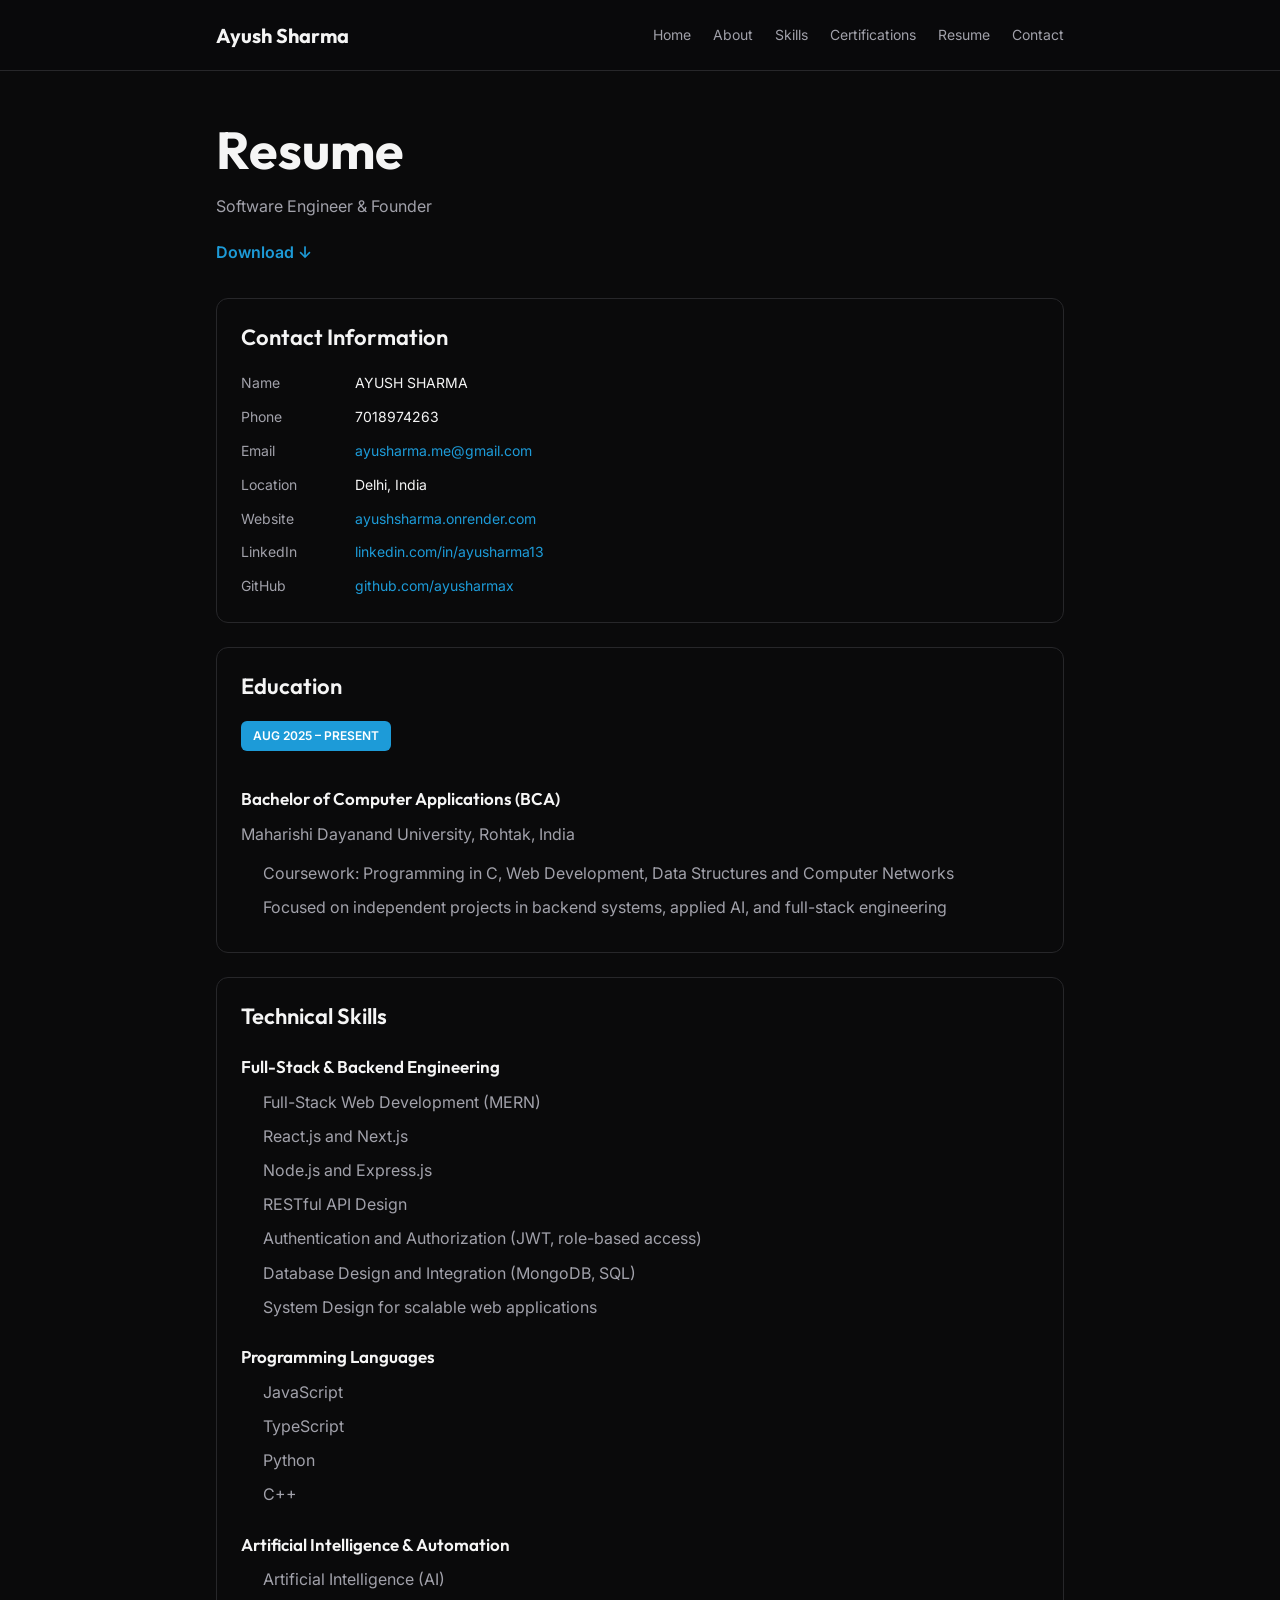
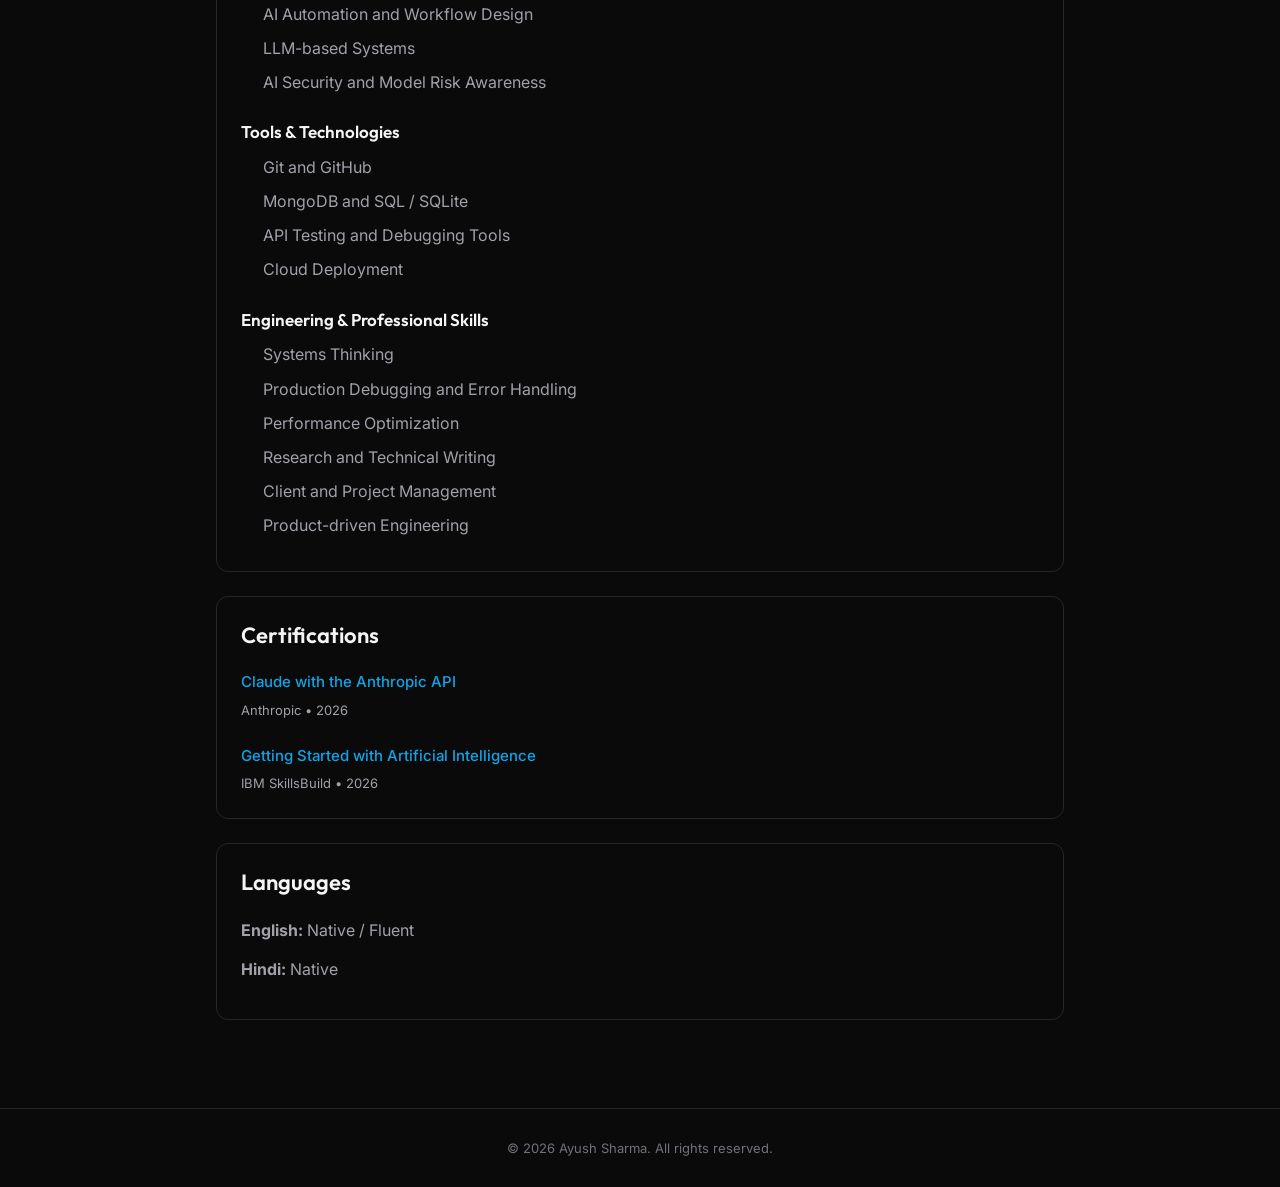
==== static/resume.html @ 9268b8e9 "fix: resume download link" ====
<!DOCTYPE html>
<html lang="en">
<head>
  <meta charset="UTF-8">
  <meta name="viewport" content="width=device-width, initial-scale=1">
  <title> Software Engineer &amp; Founder | AI Research &amp; Development</title>

  <link rel="stylesheet" href="./style.css">
  <link rel="preconnect" href="https://fonts.googleapis.com">
  <link href="https://fonts.googleapis.com/css2?family=Inter:wght@400;500;600;700&family=Outfit:wght@600;700&display=swap" rel="stylesheet">

  <link rel="shortcut icon" href="/ayush.jpeg">
    <link rel="icon" href="/ayush.jpeg">
    <link rel="apple-touch-icon" href="/ayush.jpeg">

  <style>
    :root {
      --bg: #0a0a0b;
      --text: #f5f5f5;
      --muted: #a1a1aa;
      --line: #27272a;
      --accent: #1d9bd8;
      --card: #0a0a0b;
    }

    * {
      box-sizing: border-box;
    }

    body {
      margin: 0;
      background: var(--bg);
      color: var(--text);
      font-family: Inter, sans-serif;
      font-size: 16px;
      line-height: 1.7;
    }

    a {
      color: var(--accent);
      text-decoration: none;
    }

    .resume-navbar {
      position: sticky;
      top: 0;
      z-index: 10;
      background: rgba(10, 10, 12, 0.88);
      backdrop-filter: blur(12px);
      border-bottom: 1px solid var(--line);
    }

    .resume-nav-inner {
      max-width: 896px;
      min-height: 70px;
      margin: auto;
      padding: 14px 24px;
      display: flex;
      justify-content: space-between;
      align-items: center;
      gap: 20px;
    }

    .resume-logo {
      color: var(--text);
      font: 700 20px Outfit, sans-serif;
      white-space: nowrap;
    }

    .resume-nav-links {
      display: flex;
      flex-wrap: wrap;
      gap: 22px;
      justify-content: flex-end;
    }

    .resume-nav-links a {
      color: var(--muted);
      font-size: 14px;
    }

    .resume-nav-links a:hover {
      color: var(--text);
    }

    .resume-container {
      max-width: 896px;
      margin: auto;
      padding: 48px 24px 64px;
    }

    .resume-heading {
      margin-bottom: 32px;
    }

    .resume-heading h1 {
      font: 700 clamp(36px, 6vw, 52px)/1.2 Outfit, sans-serif;
      margin: 0 0 12px;
    }

    .resume-heading p {
      color: var(--muted);
      margin: 0 0 18px;
    }

    .resume-download {
      display: inline-block;
      font-weight: 600;
    }

    .resume-card {
      background: var(--card);
      border: 1px solid var(--line);
      border-radius: 12px;
      padding: 24px;
      margin-bottom: 24px;
      min-width: 0;
    }

    .resume-card h2 {
      font: 600 22px/1.3 Outfit, sans-serif;
      margin: 0 0 20px;
    }

    .resume-card h3 {
      color: var(--text);
      font: 600 17px/1.4 Outfit, sans-serif;
      margin: 24px 0 10px;
    }

    .resume-card p {
      color: var(--muted);
      margin: 0 0 12px;
      overflow-wrap: anywhere;
    }

    .resume-card ul {
      color: var(--muted);
      padding-left: 22px;
      margin: 8px 0 0;
    }

    .resume-card li {
      margin-bottom: 7px;
    }

    .resume-details {
      display: grid;
      grid-template-columns: 100px minmax(0, 1fr);
      gap: 10px 14px;
      font-size: 14px;
    }

    .resume-details span {
      color: var(--muted);
    }

    .resume-details strong {
      font-weight: 400;
      overflow-wrap: anywhere;
    }

    .resume-badge {
      display: inline-block;
      padding: 5px 12px;
      margin-bottom: 12px;
      border-radius: 6px;
      background: var(--accent);
      color: white;
      font-size: 12px;
      font-weight: 600;
    }

    .resume-footer {
      text-align: center;
      padding: 28px 20px;
      border-top: 1px solid var(--line);
      color: #71717a;
      font-size: 13px;
    }

    @media (max-width: 650px) {
      .resume-nav-inner {
        align-items: flex-start;
        flex-direction: column;
        padding: 14px 18px;
      }

      .resume-nav-links {
        justify-content: flex-start;
        gap: 10px 18px;
      }

      .resume-container {
        padding: 36px 18px 48px;
      }

      .resume-card {
        padding: 18px;
      }

      .resume-details {
        grid-template-columns: 80px minmax(0, 1fr);
        gap: 9px;
      }
    }


  </style>
</head>

<body>
  <header class="resume-navbar">
    <nav class="resume-nav-inner" aria-label="Main navigation">
      <a class="resume-logo" href="./index.html#home">Ayush Sharma</a>

      <div class="resume-nav-links">
        <a href="./index.html#home">Home</a>
        <a href="./index.html#about">About</a>
        <a href="./index.html#skills">Skills</a>
        <a href="./index.html#certifications">Certifications</a>
        <a href="./resumee.html" aria-current="page">Resume</a>
        <a href="./index.html#contact">Contact</a>
      </div>
    </nav>
  </header>

  <main class="resume-container">

    <section class="resume-heading">
      <h1>Resume</h1>
      <p>Software Engineer &amp; Founder</p>
      <a class="resume-download" href="/static/AYUSH_RESUME.pdf" download>Download ↓</a>
      
    </section>

    <section class="resume-card">
      <h2>Contact Information</h2>

      <div class="resume-details">
        <span>Name</span>
        <strong>AYUSH SHARMA</strong>

        <span>Phone</span>
        <strong>7018974263</strong>

        <span>Email</span>
        <strong><a href="mailto:ayusharma.me@gmail.com">ayusharma.me@gmail.com</a></strong>

        <span>Location</span>
        <strong>Delhi, India</strong>

        <span>Website</span>
        <strong><a href="https://ayushsharma.onrender.com">ayushsharma.onrender.com</a></strong>

        <span>LinkedIn</span>
        <strong><a href="https://linkedin.com/in/ayusharma13">linkedin.com/in/ayusharma13</a></strong>

        <span>GitHub</span>
        <strong><a href="https://github.com/ayusharmax">github.com/ayusharmax</a></strong>
      </div>
    </section>

    <section class="resume-card">
      <h2>Education</h2>
      <span class="resume-badge">AUG 2025 – PRESENT  </span>
<h3>Bachelor of Computer Applications (BCA)</h3>
      
      <p>Maharishi Dayanand University, Rohtak, India</p>
      

      <ul>
        <li>  Coursework: Programming in C, Web Development, Data Structures and Computer Networks</li>
        <li>  Focused on independent projects in backend systems, applied AI, and full-stack engineering</li>
      </ul>
    </section>
            

<style>
  .certification-list {
    display: flex;
    flex-direction: column;
    gap: 22px;
  }

  .certification-link {
    display: block;
    color: #0ea5e9;
    text-decoration: none;
    transition: opacity 0.2s ease;
  }

  .certification-link:hover {
    opacity: 0.8;
  }

  .certification-title {
    display: block;
    color: #0ea5e9;
    font-size: 15px;
    font-weight: 500;
    margin-bottom: 4px;
  }

  .certification-meta {
    display: block;
    color: var(--muted);
    font-size: 13px;
  }
</style>

<!-- Technical Skills Card -->
<section class="resume-card">
  <h2>Technical Skills</h2>

  <h3>Full-Stack &amp; Backend Engineering</h3>
  <ul>
    <li>  Full-Stack Web Development (MERN)</li>
    <li>  React.js and Next.js</li>
    <li>  Node.js and Express.js</li>
    <li>  RESTful API Design</li>
    <li>  Authentication and Authorization (JWT, role-based access)</li>
    <li>  Database Design and Integration (MongoDB, SQL)</li>
    <li>  System Design for scalable web applications</li>
  </ul>

  <h3>Programming Languages</h3>
  <ul>
    <li>  JavaScript</li>
    <li>  TypeScript</li>
    <li>  Python</li>
    <li>  C++</li>
  </ul>

  <h3>Artificial Intelligence &amp; Automation</h3>
  <ul>
    <li>  Artificial Intelligence (AI)</li>
    <li>  AI Automation and Workflow Design</li>
    <li>  LLM-based Systems</li>
    <li>  AI Security and Model Risk Awareness</li>
  </ul>

  <h3>Tools &amp; Technologies</h3>
  <ul>
    <li>  Git and GitHub</li>
    <li>  MongoDB and SQL / SQLite</li>
    <li>  API Testing and Debugging Tools</li>
    <li>  Cloud Deployment</li>
  </ul>

  <h3>Engineering &amp; Professional Skills</h3>
  <ul>
    <li>  Systems Thinking</li>
    <li>  Production Debugging and Error Handling</li>
    <li>  Performance Optimization</li>
    <li>  Research and Technical Writing</li>
    <li>  Client and Project Management</li>
    <li>  Product-driven Engineering</li>
  </ul>
</section>

<!-- Separate Certifications Card -->
<section class="resume-card" id="certifications">
  <h2>Certifications</h2>

  <div class="certification-list">
    <a
      class="certification-link"
      href="https://verify.skilljar.com/c/qejtxto64dzr"
      target="_blank"
      rel="noopener noreferrer"
    >
      <span class="certification-title">
        Claude with the Anthropic API
      </span>
      <span class="certification-meta">
        Anthropic • 2026
      </span>
    </a>

    <a
      class="certification-link"
      href="https://www.credly.com/badges/496c2dcd-6a9b-4b9a-bc76-558f5fb11370"
      target="_blank"
      rel="noopener noreferrer"
    >
      <span class="certification-title">
        Getting Started with Artificial Intelligence
      </span>
      <span class="certification-meta">
        IBM SkillsBuild • 2026
      </span>
    </a>
  </div>
</section>


    <section class="resume-card">
      <h2>Languages</h2>
      <p><strong>English:</strong> Native / Fluent</p>
      <p><strong>Hindi:</strong> Native</p>
    </section>

    
  </main>

  <footer class="resume-footer">
    © 2026 Ayush Sharma. All rights reserved.
  </footer>
</body>
</html>
---- static/style.css ----
html {
  scroll-behavior: auto;
  scroll-padding-top: 90px;
}

#home,
#about,
#skills,
#certifications,
#contact {
  scroll-margin-top: 90px;
}

font-face {
    font-family: __Inter_f367f3;
    font-style: normal;
    font-weight: 100 900;
    font-display: swap;
    src: url(/_next/static/media/ba9851c3c22cd980-s.woff2) format("woff2");
    unicode-range: U+0460-052f,U+1c80-1c8a,U+20b4,U+2de0-2dff,U+a640-a69f,U+fe2e-fe2f
}

@font-face {
    font-family: __Inter_f367f3;
    font-style: normal;
    font-weight: 100 900;
    font-display: swap;
    src: url(/_next/static/media/21350d82a1f187e9-s.woff2) format("woff2");
    unicode-range: U+0301,U+0400-045f,U+0490-0491,U+04b0-04b1,U+2116
}

@font-face {
    font-family: __Inter_f367f3;
    font-style: normal;
    font-weight: 100 900;
    font-display: swap;
    src: url(/_next/static/media/c5fe6dc8356a8c31-s.woff2) format("woff2");
    unicode-range: U+1f??
}

@font-face {
    font-family: __Inter_f367f3;
    font-style: normal;
    font-weight: 100 900;
    font-display: swap;
    src: url(/_next/static/media/19cfc7226ec3afaa-s.woff2) format("woff2");
    unicode-range: U+0370-0377,U+037a-037f,U+0384-038a,U+038c,U+038e-03a1,U+03a3-03ff
}

@font-face {
    font-family: __Inter_f367f3;
    font-style: normal;
    font-weight: 100 900;
    font-display: swap;
    src: url(/_next/static/media/df0a9ae256c0569c-s.woff2) format("woff2");
    unicode-range: U+0102-0103,U+0110-0111,U+0128-0129,U+0168-0169,U+01a0-01a1,U+01af-01b0,U+0300-0301,U+0303-0304,U+0308-0309,U+0323,U+0329,U+1ea0-1ef9,U+20ab
}

@font-face {
    font-family: __Inter_f367f3;
    font-style: normal;
    font-weight: 100 900;
    font-display: swap;
    src: url(/_next/static/media/8e9860b6e62d6359-s.woff2) format("woff2");
    unicode-range: U+0100-02ba,U+02bd-02c5,U+02c7-02cc,U+02ce-02d7,U+02dd-02ff,U+0304,U+0308,U+0329,U+1d00-1dbf,U+1e00-1e9f,U+1ef2-1eff,U+2020,U+20a0-20ab,U+20ad-20c0,U+2113,U+2c60-2c7f,U+a720-a7ff
}

@font-face {
    font-family: __Inter_f367f3;
    font-style: normal;
    font-weight: 100 900;
    font-display: swap;
    src: url(/_next/static/media/e4af272ccee01ff0-s.p.woff2) format("woff2");
    unicode-range: U+00??,U+0131,U+0152-0153,U+02bb-02bc,U+02c6,U+02da,U+02dc,U+0304,U+0308,U+0329,U+2000-206f,U+20ac,U+2122,U+2191,U+2193,U+2212,U+2215,U+feff,U+fffd
}

@font-face {
    font-family: __Inter_Fallback_f367f3;
    src: local("Arial");
    ascent-override:90.20%;descent-override:22.48%;line-gap-override:0.00%;size-adjust:107.40%}

.__className_f367f3 {
    font-family: __Inter_f367f3,__Inter_Fallback_f367f3;
    font-style: normal
}

.__variable_f367f3 {
    --font-inter: "__Inter_f367f3","__Inter_Fallback_f367f3"
}

@font-face {
    font-family: __Outfit_ed3508;
    font-style: normal;
    font-weight: 100 900;
    font-display: swap;
    src: url(/_next/static/media/98848575513c9742-s.woff2) format("woff2");
    unicode-range: U+0100-02ba,U+02bd-02c5,U+02c7-02cc,U+02ce-02d7,U+02dd-02ff,U+0304,U+0308,U+0329,U+1d00-1dbf,U+1e00-1e9f,U+1ef2-1eff,U+2020,U+20a0-20ab,U+20ad-20c0,U+2113,U+2c60-2c7f,U+a720-a7ff
}

@font-face {
    font-family: __Outfit_ed3508;
    font-style: normal;
    font-weight: 100 900;
    font-display: swap;
    src: url(/_next/static/media/7b0b24f36b1a6d0b-s.p.woff2) format("woff2");
    unicode-range: U+00??,U+0131,U+0152-0153,U+02bb-02bc,U+02c6,U+02da,U+02dc,U+0304,U+0308,U+0329,U+2000-206f,U+20ac,U+2122,U+2191,U+2193,U+2212,U+2215,U+feff,U+fffd
}

@font-face {
    font-family: __Outfit_Fallback_ed3508;
    src: local("Arial");
    ascent-override:100.55%;descent-override:26.14%;line-gap-override:0.00%;size-adjust:99.45%}

.__className_ed3508 {
    font-family: __Outfit_ed3508,__Outfit_Fallback_ed3508;
    font-style: normal
}

.__variable_ed3508 {
    --font-outfit: "__Outfit_ed3508","__Outfit_Fallback_ed3508"
}

*,:after,:before {
    --tw-border-spacing-x: 0;
    --tw-border-spacing-y: 0;
    --tw-translate-x: 0;
    --tw-translate-y: 0;
    --tw-rotate: 0;
    --tw-skew-x: 0;
    --tw-skew-y: 0;
    --tw-scale-x: 1;
    --tw-scale-y: 1;
    --tw-pan-x: ;
    --tw-pan-y: ;
    --tw-pinch-zoom: ;
    --tw-scroll-snap-strictness: proximity;
    --tw-gradient-from-position: ;
    --tw-gradient-via-position: ;
    --tw-gradient-to-position: ;
    --tw-ordinal: ;
    --tw-slashed-zero: ;
    --tw-numeric-figure: ;
    --tw-numeric-spacing: ;
    --tw-numeric-fraction: ;
    --tw-ring-inset: ;
    --tw-ring-offset-width: 0px;
    --tw-ring-offset-color: #fff;
    --tw-ring-color: rgba(59,130,246,.5);
    --tw-ring-offset-shadow: 0 0 #0000;
    --tw-ring-shadow: 0 0 #0000;
    --tw-shadow: 0 0 #0000;
    --tw-shadow-colored: 0 0 #0000;
    --tw-blur: ;
    --tw-brightness: ;
    --tw-contrast: ;
    --tw-grayscale: ;
    --tw-hue-rotate: ;
    --tw-invert: ;
    --tw-saturate: ;
    --tw-sepia: ;
    --tw-drop-shadow: ;
    --tw-backdrop-blur: ;
    --tw-backdrop-brightness: ;
    --tw-backdrop-contrast: ;
    --tw-backdrop-grayscale: ;
    --tw-backdrop-hue-rotate: ;
    --tw-backdrop-invert: ;
    --tw-backdrop-opacity: ;
    --tw-backdrop-saturate: ;
    --tw-backdrop-sepia: ;
    --tw-contain-size: ;
    --tw-contain-layout: ;
    --tw-contain-paint: ;
    --tw-contain-style:
}

::backdrop {
    --tw-border-spacing-x: 0;
    --tw-border-spacing-y: 0;
    --tw-translate-x: 0;
    --tw-translate-y: 0;
    --tw-rotate: 0;
    --tw-skew-x: 0;
    --tw-skew-y: 0;
    --tw-scale-x: 1;
    --tw-scale-y: 1;
    --tw-pan-x: ;
    --tw-pan-y: ;
    --tw-pinch-zoom: ;
    --tw-scroll-snap-strictness: proximity;
    --tw-gradient-from-position: ;
    --tw-gradient-via-position: ;
    --tw-gradient-to-position: ;
    --tw-ordinal: ;
    --tw-slashed-zero: ;
    --tw-numeric-figure: ;
    --tw-numeric-spacing: ;
    --tw-numeric-fraction: ;
    --tw-ring-inset: ;
    --tw-ring-offset-width: 0px;
    --tw-ring-offset-color: #fff;
    --tw-ring-color: rgba(59,130,246,.5);
    --tw-ring-offset-shadow: 0 0 #0000;
    --tw-ring-shadow: 0 0 #0000;
    --tw-shadow: 0 0 #0000;
    --tw-shadow-colored: 0 0 #0000;
    --tw-blur: ;
    --tw-brightness: ;
    --tw-contrast: ;
    --tw-grayscale: ;
    --tw-hue-rotate: ;
    --tw-invert: ;
    --tw-saturate: ;
    --tw-sepia: ;
    --tw-drop-shadow: ;
    --tw-backdrop-blur: ;
    --tw-backdrop-brightness: ;
    --tw-backdrop-contrast: ;
    --tw-backdrop-grayscale: ;
    --tw-backdrop-hue-rotate: ;
    --tw-backdrop-invert: ;
    --tw-backdrop-opacity: ;
    --tw-backdrop-saturate: ;
    --tw-backdrop-sepia: ;
    --tw-contain-size: ;
    --tw-contain-layout: ;
    --tw-contain-paint: ;
    --tw-contain-style:
}

/*
! tailwindcss v3.4.19 | MIT License | https://tailwindcss.com
*/
*,:after,:before {
    box-sizing: border-box;
    border: 0 solid #e5e7eb
}

:after,:before {
    --tw-content: ""
}

:host,html {
    line-height: 1.5;
    -webkit-text-size-adjust: 100%;
    -moz-tab-size: 4;
    -o-tab-size: 4;
    tab-size: 4;
    font-family: var(--font-inter),sans-serif;
    font-feature-settings: normal;
    font-variation-settings: normal;
    -webkit-tap-highlight-color: transparent
}

body {
    margin: 0;
    line-height: inherit
}

hr {
    height: 0;
    color: inherit;
    border-top-width: 1px
}

abbr:where([title]) {
    -webkit-text-decoration: underline dotted;
    text-decoration: underline dotted
}

h1,h2,h3,h4,h5,h6 {
    font-size: inherit;
    font-weight: inherit
}

a {
    color: inherit;
    text-decoration: inherit
}

b,strong {
    font-weight: bolder
}

code,kbd,pre,samp {
    font-family: ui-monospace,SFMono-Regular,Menlo,Monaco,Consolas,Liberation Mono,Courier New,monospace;
    font-feature-settings: normal;
    font-variation-settings: normal;
    font-size: 1em
}

small {
    font-size: 80%
}

sub,sup {
    font-size: 75%;
    line-height: 0;
    position: relative;
    vertical-align: baseline
}

sub {
    bottom: -.25em
}

sup {
    top: -.5em
}

table {
    text-indent: 0;
    border-color: inherit;
    border-collapse: collapse
}

button,input,optgroup,select,textarea {
    font-family: inherit;
    font-feature-settings: inherit;
    font-variation-settings: inherit;
    font-size: 100%;
    font-weight: inherit;
    line-height: inherit;
    letter-spacing: inherit;
    color: inherit;
    margin: 0;
    padding: 0
}

button,select {
    text-transform: none
}

button,input:where([type=button]),input:where([type=reset]),input:where([type=submit]) {
    -webkit-appearance: button;
    background-color: transparent;
    background-image: none
}

:-moz-focusring {
    outline: auto
}

:-moz-ui-invalid {
    box-shadow: none
}

progress {
    vertical-align: baseline
}

::-webkit-inner-spin-button,::-webkit-outer-spin-button {
    height: auto
}

[type=search] {
    -webkit-appearance: textfield;
    outline-offset: -2px
}

::-webkit-search-decoration {
    -webkit-appearance: none
}

::-webkit-file-upload-button {
    -webkit-appearance: button;
    font: inherit
}

summary {
    display: list-item
}

blockquote,dd,dl,figure,h1,h2,h3,h4,h5,h6,hr,p,pre {
    margin: 0
}

fieldset {
    margin: 0
}

fieldset,legend {
    padding: 0
}

menu,ol,ul {
    list-style: none;
    margin: 0;
    padding: 0
}

dialog {
    padding: 0
}

textarea {
    resize: vertical
}

input::-moz-placeholder,textarea::-moz-placeholder {
    opacity: 1;
    color: #9ca3af
}

input::placeholder,textarea::placeholder {
    opacity: 1;
    color: #9ca3af
}

[role=button],button {
    cursor: pointer
}

:disabled {
    cursor: default
}

audio,canvas,embed,iframe,img,object,svg,video {
    display: block;
    vertical-align: middle
}

img,video {
    max-width: 100%;
    height: auto
}

[hidden]:where(:not([hidden=until-found])) {
    display: none
}

:root {
    color-scheme: light
}

html.dark {
    color-scheme: dark
}

* {
    transition: background-color .3s ease,color .3s ease,border-color .3s ease
}

body {
    transition: background-color .3s ease,color .3s ease;
    font-size: 16px;
    line-height: 1.6
}

h1,h2,h3,h4,h5,h6 {
    font-family: var(--font-outfit);
    line-height: 1.2
}

@media (max-width: 640px) {
    body {
        font-size:14px
    }
}

@media (min-width: 1024px) {
    body {
        font-size:18px
    }
}

@media (max-width: 768px) {
    a,button {
        min-height:44px;
        min-width: 44px
    }
}

html {
    -webkit-text-size-adjust: 100%;
    -webkit-font-smoothing: antialiased;
    -moz-osx-font-smoothing: grayscale
}

body {
    overflow-x: hidden
}

.prose {
    color: inherit;
    max-width: none
}

.prose :where(p):not(:where([class~=not-prose],[class~=not-prose] *)) {
    margin-top: 1.25em;
    margin-bottom: 1.25em
}

.prose :where([class~=lead]):not(:where([class~=not-prose],[class~=not-prose] *)) {
    color: var(--tw-prose-lead);
    font-size: 1.25em;
    line-height: 1.6;
    margin-top: 1.2em;
    margin-bottom: 1.2em
}

.prose :where(a):not(:where([class~=not-prose],[class~=not-prose] *)) {
    color: #0ea5e9;
    text-decoration: none;
    font-weight: 500
}

.prose :where(a):not(:where([class~=not-prose],[class~=not-prose] *)):hover {
    opacity: .8
}

.prose :where(strong):not(:where([class~=not-prose],[class~=not-prose] *)) {
    color: var(--tw-prose-bold);
    font-weight: 600
}

.prose :where(a strong):not(:where([class~=not-prose],[class~=not-prose] *)) {
    color: inherit
}

.prose :where(blockquote strong):not(:where([class~=not-prose],[class~=not-prose] *)) {
    color: inherit
}

.prose :where(thead th strong):not(:where([class~=not-prose],[class~=not-prose] *)) {
    color: inherit
}

.prose :where(ol):not(:where([class~=not-prose],[class~=not-prose] *)) {
    list-style-type: decimal;
    margin-top: 1.25em;
    margin-bottom: 1.25em;
    padding-inline-start:1.625em}

.prose :where(ol[type=A]):not(:where([class~=not-prose],[class~=not-prose] *)) {
    list-style-type: upper-alpha
}

.prose :where(ol[type=a]):not(:where([class~=not-prose],[class~=not-prose] *)) {
    list-style-type: lower-alpha
}

.prose :where(ol[type=A s]):not(:where([class~=not-prose],[class~=not-prose] *)) {
    list-style-type: upper-alpha
}

.prose :where(ol[type=a s]):not(:where([class~=not-prose],[class~=not-prose] *)) {
    list-style-type: lower-alpha
}

.prose :where(ol[type=I]):not(:where([class~=not-prose],[class~=not-prose] *)) {
    list-style-type: upper-roman
}

.prose :where(ol[type=i]):not(:where([class~=not-prose],[class~=not-prose] *)) {
    list-style-type: lower-roman
}

.prose :where(ol[type=I s]):not(:where([class~=not-prose],[class~=not-prose] *)) {
    list-style-type: upper-roman
}

.prose :where(ol[type=i s]):not(:where([class~=not-prose],[class~=not-prose] *)) {
    list-style-type: lower-roman
}

.prose :where(ol[type="1"]):not(:where([class~=not-prose],[class~=not-prose] *)) {
    list-style-type: decimal
}

.prose :where(ul):not(:where([class~=not-prose],[class~=not-prose] *)) {
    list-style-type: disc;
    margin-top: 1.25em;
    margin-bottom: 1.25em;
    padding-inline-start:1.625em}

.prose :where(ol>li):not(:where([class~=not-prose],[class~=not-prose] *))::marker {
    font-weight: 400;
    color: var(--tw-prose-counters)
}

.prose :where(ul>li):not(:where([class~=not-prose],[class~=not-prose] *))::marker {
    color: var(--tw-prose-bullets)
}

.prose :where(dt):not(:where([class~=not-prose],[class~=not-prose] *)) {
    color: var(--tw-prose-headings);
    font-weight: 600;
    margin-top: 1.25em
}

.prose :where(hr):not(:where([class~=not-prose],[class~=not-prose] *)) {
    border-color: var(--tw-prose-hr);
    border-top-width: 1px;
    margin-top: 3em;
    margin-bottom: 3em
}

.prose :where(blockquote):not(:where([class~=not-prose],[class~=not-prose] *)) {
    font-weight: 500;
    font-style: italic;
    color: var(--tw-prose-quotes);
    border-inline-start-width:.25rem;border-inline-start-color:var(--tw-prose-quote-borders);quotes: "\201C""\201D""\2018""\2019";
    margin-top: 1.6em;
    margin-bottom: 1.6em;
    padding-inline-start:1em}

.prose :where(blockquote p:first-of-type):not(:where([class~=not-prose],[class~=not-prose] *)):before {
    content: open-quote
}

.prose :where(blockquote p:last-of-type):not(:where([class~=not-prose],[class~=not-prose] *)):after {
    content: close-quote
}

.prose :where(h1):not(:where([class~=not-prose],[class~=not-prose] *)) {
    color: var(--tw-prose-headings);
    font-weight: 800;
    font-size: 2.25em;
    margin-top: 0;
    margin-bottom: .8888889em;
    line-height: 1.1111111
}

.prose :where(h1 strong):not(:where([class~=not-prose],[class~=not-prose] *)) {
    font-weight: 900;
    color: inherit
}

.prose :where(h2):not(:where([class~=not-prose],[class~=not-prose] *)) {
    color: var(--tw-prose-headings);
    font-weight: 700;
    font-size: 1.5em;
    margin-top: 2em;
    margin-bottom: 1em;
    line-height: 1.3333333
}

.prose :where(h2 strong):not(:where([class~=not-prose],[class~=not-prose] *)) {
    font-weight: 800;
    color: inherit
}

.prose :where(h3):not(:where([class~=not-prose],[class~=not-prose] *)) {
    color: var(--tw-prose-headings);
    font-weight: 600;
    font-size: 1.25em;
    margin-top: 1.6em;
    margin-bottom: .6em;
    line-height: 1.6
}

.prose :where(h3 strong):not(:where([class~=not-prose],[class~=not-prose] *)) {
    font-weight: 700;
    color: inherit
}

.prose :where(h4):not(:where([class~=not-prose],[class~=not-prose] *)) {
    color: var(--tw-prose-headings);
    font-weight: 600;
    margin-top: 1.5em;
    margin-bottom: .5em;
    line-height: 1.5
}

.prose :where(h4 strong):not(:where([class~=not-prose],[class~=not-prose] *)) {
    font-weight: 700;
    color: inherit
}

.prose :where(img):not(:where([class~=not-prose],[class~=not-prose] *)) {
    margin-top: 2em;
    margin-bottom: 2em
}

.prose :where(picture):not(:where([class~=not-prose],[class~=not-prose] *)) {
    display: block;
    margin-top: 2em;
    margin-bottom: 2em
}

.prose :where(video):not(:where([class~=not-prose],[class~=not-prose] *)) {
    margin-top: 2em;
    margin-bottom: 2em
}

.prose :where(kbd):not(:where([class~=not-prose],[class~=not-prose] *)) {
    font-weight: 500;
    font-family: inherit;
    color: var(--tw-prose-kbd);
    box-shadow: 0 0 0 1px var(--tw-prose-kbd-shadows),0 3px 0 var(--tw-prose-kbd-shadows);
    font-size: .875em;
    border-radius: .3125rem;
    padding-top: .1875em;
    padding-inline-end:.375em;padding-bottom: .1875em;
    padding-inline-start:.375em}

.prose :where(code):not(:where([class~=not-prose],[class~=not-prose] *)) {
    color: var(--tw-prose-code);
    font-weight: 600;
    font-size: .875em
}

.prose :where(code):not(:where([class~=not-prose],[class~=not-prose] *)):before {
    content: "`"
}

.prose :where(code):not(:where([class~=not-prose],[class~=not-prose] *)):after {
    content: "`"
}

.prose :where(a code):not(:where([class~=not-prose],[class~=not-prose] *)) {
    color: inherit
}

.prose :where(h1 code):not(:where([class~=not-prose],[class~=not-prose] *)) {
    color: inherit
}

.prose :where(h2 code):not(:where([class~=not-prose],[class~=not-prose] *)) {
    color: inherit;
    font-size: .875em
}

.prose :where(h3 code):not(:where([class~=not-prose],[class~=not-prose] *)) {
    color: inherit;
    font-size: .9em
}

.prose :where(h4 code):not(:where([class~=not-prose],[class~=not-prose] *)) {
    color: inherit
}

.prose :where(blockquote code):not(:where([class~=not-prose],[class~=not-prose] *)) {
    color: inherit
}

.prose :where(thead th code):not(:where([class~=not-prose],[class~=not-prose] *)) {
    color: inherit
}

.prose :where(pre):not(:where([class~=not-prose],[class~=not-prose] *)) {
    color: var(--tw-prose-pre-code);
    background-color: var(--tw-prose-pre-bg);
    overflow-x: auto;
    font-weight: 400;
    font-size: .875em;
    line-height: 1.7142857;
    margin-top: 1.7142857em;
    margin-bottom: 1.7142857em;
    border-radius: .375rem;
    padding-top: .8571429em;
    padding-inline-end:1.1428571em;padding-bottom: .8571429em;
    padding-inline-start:1.1428571em}

.prose :where(pre code):not(:where([class~=not-prose],[class~=not-prose] *)) {
    background-color: transparent;
    border-width: 0;
    border-radius: 0;
    padding: 0;
    font-weight: inherit;
    color: inherit;
    font-size: inherit;
    font-family: inherit;
    line-height: inherit
}

.prose :where(pre code):not(:where([class~=not-prose],[class~=not-prose] *)):before {
    content: none
}

.prose :where(pre code):not(:where([class~=not-prose],[class~=not-prose] *)):after {
    content: none
}

.prose :where(table):not(:where([class~=not-prose],[class~=not-prose] *)) {
    width: 100%;
    table-layout: auto;
    margin-top: 2em;
    margin-bottom: 2em;
    font-size: .875em;
    line-height: 1.7142857
}

.prose :where(thead):not(:where([class~=not-prose],[class~=not-prose] *)) {
    border-bottom-width: 1px;
    border-bottom-color: var(--tw-prose-th-borders)
}

.prose :where(thead th):not(:where([class~=not-prose],[class~=not-prose] *)) {
    color: var(--tw-prose-headings);
    font-weight: 600;
    vertical-align: bottom;
    padding-inline-end:.5714286em;padding-bottom: .5714286em;
    padding-inline-start:.5714286em}

.prose :where(tbody tr):not(:where([class~=not-prose],[class~=not-prose] *)) {
    border-bottom-width: 1px;
    border-bottom-color: var(--tw-prose-td-borders)
}

.prose :where(tbody tr:last-child):not(:where([class~=not-prose],[class~=not-prose] *)) {
    border-bottom-width: 0
}

.prose :where(tbody td):not(:where([class~=not-prose],[class~=not-prose] *)) {
    vertical-align: baseline
}

.prose :where(tfoot):not(:where([class~=not-prose],[class~=not-prose] *)) {
    border-top-width: 1px;
    border-top-color: var(--tw-prose-th-borders)
}

.prose :where(tfoot td):not(:where([class~=not-prose],[class~=not-prose] *)) {
    vertical-align: top
}

.prose :where(th,td):not(:where([class~=not-prose],[class~=not-prose] *)) {
    text-align: start
}

.prose :where(figure>*):not(:where([class~=not-prose],[class~=not-prose] *)) {
    margin-top: 0;
    margin-bottom: 0
}

.prose :where(figcaption):not(:where([class~=not-prose],[class~=not-prose] *)) {
    color: var(--tw-prose-captions);
    font-size: .875em;
    line-height: 1.4285714;
    margin-top: .8571429em
}

.prose {
    --tw-prose-body: #374151;
    --tw-prose-headings: #111827;
    --tw-prose-lead: #4b5563;
    --tw-prose-links: #111827;
    --tw-prose-bold: #111827;
    --tw-prose-counters: #6b7280;
    --tw-prose-bullets: #d1d5db;
    --tw-prose-hr: #e5e7eb;
    --tw-prose-quotes: #111827;
    --tw-prose-quote-borders: #e5e7eb;
    --tw-prose-captions: #6b7280;
    --tw-prose-kbd: #111827;
    --tw-prose-kbd-shadows: rgba(17,24,39,.1);
    --tw-prose-code: #111827;
    --tw-prose-pre-code: #e5e7eb;
    --tw-prose-pre-bg: #1f2937;
    --tw-prose-th-borders: #d1d5db;
    --tw-prose-td-borders: #e5e7eb;
    --tw-prose-invert-body: #d1d5db;
    --tw-prose-invert-headings: #fff;
    --tw-prose-invert-lead: #9ca3af;
    --tw-prose-invert-links: #fff;
    --tw-prose-invert-bold: #fff;
    --tw-prose-invert-counters: #9ca3af;
    --tw-prose-invert-bullets: #4b5563;
    --tw-prose-invert-hr: #374151;
    --tw-prose-invert-quotes: #f3f4f6;
    --tw-prose-invert-quote-borders: #374151;
    --tw-prose-invert-captions: #9ca3af;
    --tw-prose-invert-kbd: #fff;
    --tw-prose-invert-kbd-shadows: hsla(0,0%,100%,.1);
    --tw-prose-invert-code: #fff;
    --tw-prose-invert-pre-code: #d1d5db;
    --tw-prose-invert-pre-bg: rgba(0,0,0,.5);
    --tw-prose-invert-th-borders: #4b5563;
    --tw-prose-invert-td-borders: #374151;
    font-size: 1rem;
    line-height: 1.75
}

.prose :where(picture>img):not(:where([class~=not-prose],[class~=not-prose] *)) {
    margin-top: 0;
    margin-bottom: 0
}

.prose :where(li):not(:where([class~=not-prose],[class~=not-prose] *)) {
    margin-top: .5em;
    margin-bottom: .5em
}

.prose :where(ol>li):not(:where([class~=not-prose],[class~=not-prose] *)) {
    padding-inline-start:.375em}

.prose :where(ul>li):not(:where([class~=not-prose],[class~=not-prose] *)) {
    padding-inline-start:.375em}

.prose :where(.prose>ul>li p):not(:where([class~=not-prose],[class~=not-prose] *)) {
    margin-top: .75em;
    margin-bottom: .75em
}

.prose :where(.prose>ul>li>p:first-child):not(:where([class~=not-prose],[class~=not-prose] *)) {
    margin-top: 1.25em
}

.prose :where(.prose>ul>li>p:last-child):not(:where([class~=not-prose],[class~=not-prose] *)) {
    margin-bottom: 1.25em
}

.prose :where(.prose>ol>li>p:first-child):not(:where([class~=not-prose],[class~=not-prose] *)) {
    margin-top: 1.25em
}

.prose :where(.prose>ol>li>p:last-child):not(:where([class~=not-prose],[class~=not-prose] *)) {
    margin-bottom: 1.25em
}

.prose :where(ul ul,ul ol,ol ul,ol ol):not(:where([class~=not-prose],[class~=not-prose] *)) {
    margin-top: .75em;
    margin-bottom: .75em
}

.prose :where(dl):not(:where([class~=not-prose],[class~=not-prose] *)) {
    margin-top: 1.25em;
    margin-bottom: 1.25em
}

.prose :where(dd):not(:where([class~=not-prose],[class~=not-prose] *)) {
    margin-top: .5em;
    padding-inline-start:1.625em}

.prose :where(hr+*):not(:where([class~=not-prose],[class~=not-prose] *)) {
    margin-top: 0
}

.prose :where(h2+*):not(:where([class~=not-prose],[class~=not-prose] *)) {
    margin-top: 0
}

.prose :where(h3+*):not(:where([class~=not-prose],[class~=not-prose] *)) {
    margin-top: 0
}

.prose :where(h4+*):not(:where([class~=not-prose],[class~=not-prose] *)) {
    margin-top: 0
}

.prose :where(thead th:first-child):not(:where([class~=not-prose],[class~=not-prose] *)) {
    padding-inline-start:0}

.prose :where(thead th:last-child):not(:where([class~=not-prose],[class~=not-prose] *)) {
    padding-inline-end:0}

.prose :where(tbody td,tfoot td):not(:where([class~=not-prose],[class~=not-prose] *)) {
    padding-top: .5714286em;
    padding-inline-end:.5714286em;padding-bottom: .5714286em;
    padding-inline-start:.5714286em}

.prose :where(tbody td:first-child,tfoot td:first-child):not(:where([class~=not-prose],[class~=not-prose] *)) {
    padding-inline-start:0}

.prose :where(tbody td:last-child,tfoot td:last-child):not(:where([class~=not-prose],[class~=not-prose] *)) {
    padding-inline-end:0}

.prose :where(figure):not(:where([class~=not-prose],[class~=not-prose] *)) {
    margin-top: 2em;
    margin-bottom: 2em
}

.prose :where(.prose>:first-child):not(:where([class~=not-prose],[class~=not-prose] *)) {
    margin-top: 0
}

.prose :where(.prose>:last-child):not(:where([class~=not-prose],[class~=not-prose] *)) {
    margin-bottom: 0
}

.prose-sm {
    font-size: .875rem;
    line-height: 1.7142857
}

.prose-sm :where(p):not(:where([class~=not-prose],[class~=not-prose] *)) {
    margin-top: 1.1428571em;
    margin-bottom: 1.1428571em
}

.prose-sm :where([class~=lead]):not(:where([class~=not-prose],[class~=not-prose] *)) {
    font-size: 1.2857143em;
    line-height: 1.5555556;
    margin-top: .8888889em;
    margin-bottom: .8888889em
}

.prose-sm :where(blockquote):not(:where([class~=not-prose],[class~=not-prose] *)) {
    margin-top: 1.3333333em;
    margin-bottom: 1.3333333em;
    padding-inline-start:1.1111111em}

.prose-sm :where(h1):not(:where([class~=not-prose],[class~=not-prose] *)) {
    font-size: 2.1428571em;
    margin-top: 0;
    margin-bottom: .8em;
    line-height: 1.2
}

.prose-sm :where(h2):not(:where([class~=not-prose],[class~=not-prose] *)) {
    font-size: 1.4285714em;
    margin-top: 1.6em;
    margin-bottom: .8em;
    line-height: 1.4
}

.prose-sm :where(h3):not(:where([class~=not-prose],[class~=not-prose] *)) {
    font-size: 1.2857143em;
    margin-top: 1.5555556em;
    margin-bottom: .4444444em;
    line-height: 1.5555556
}

.prose-sm :where(h4):not(:where([class~=not-prose],[class~=not-prose] *)) {
    margin-top: 1.4285714em;
    margin-bottom: .5714286em;
    line-height: 1.4285714
}

.prose-sm :where(img):not(:where([class~=not-prose],[class~=not-prose] *)) {
    margin-top: 1.7142857em;
    margin-bottom: 1.7142857em
}

.prose-sm :where(picture):not(:where([class~=not-prose],[class~=not-prose] *)) {
    margin-top: 1.7142857em;
    margin-bottom: 1.7142857em
}

.prose-sm :where(picture>img):not(:where([class~=not-prose],[class~=not-prose] *)) {
    margin-top: 0;
    margin-bottom: 0
}

.prose-sm :where(video):not(:where([class~=not-prose],[class~=not-prose] *)) {
    margin-top: 1.7142857em;
    margin-bottom: 1.7142857em
}

.prose-sm :where(kbd):not(:where([class~=not-prose],[class~=not-prose] *)) {
    font-size: .8571429em;
    border-radius: .3125rem;
    padding-top: .1428571em;
    padding-inline-end:.3571429em;padding-bottom: .1428571em;
    padding-inline-start:.3571429em}

.prose-sm :where(code):not(:where([class~=not-prose],[class~=not-prose] *)) {
    font-size: .8571429em
}

.prose-sm :where(h2 code):not(:where([class~=not-prose],[class~=not-prose] *)) {
    font-size: .9em
}

.prose-sm :where(h3 code):not(:where([class~=not-prose],[class~=not-prose] *)) {
    font-size: .8888889em
}

.prose-sm :where(pre):not(:where([class~=not-prose],[class~=not-prose] *)) {
    font-size: .8571429em;
    line-height: 1.6666667;
    margin-top: 1.6666667em;
    margin-bottom: 1.6666667em;
    border-radius: .25rem;
    padding-top: .6666667em;
    padding-inline-end:1em;padding-bottom: .6666667em;
    padding-inline-start:1em}

.prose-sm :where(ol):not(:where([class~=not-prose],[class~=not-prose] *)) {
    margin-top: 1.1428571em;
    margin-bottom: 1.1428571em;
    padding-inline-start:1.5714286em}

.prose-sm :where(ul):not(:where([class~=not-prose],[class~=not-prose] *)) {
    margin-top: 1.1428571em;
    margin-bottom: 1.1428571em;
    padding-inline-start:1.5714286em}

.prose-sm :where(li):not(:where([class~=not-prose],[class~=not-prose] *)) {
    margin-top: .2857143em;
    margin-bottom: .2857143em
}

.prose-sm :where(ol>li):not(:where([class~=not-prose],[class~=not-prose] *)) {
    padding-inline-start:.4285714em}

.prose-sm :where(ul>li):not(:where([class~=not-prose],[class~=not-prose] *)) {
    padding-inline-start:.4285714em}

.prose-sm :where(.prose-sm>ul>li p):not(:where([class~=not-prose],[class~=not-prose] *)) {
    margin-top: .5714286em;
    margin-bottom: .5714286em
}

.prose-sm :where(.prose-sm>ul>li>p:first-child):not(:where([class~=not-prose],[class~=not-prose] *)) {
    margin-top: 1.1428571em
}

.prose-sm :where(.prose-sm>ul>li>p:last-child):not(:where([class~=not-prose],[class~=not-prose] *)) {
    margin-bottom: 1.1428571em
}

.prose-sm :where(.prose-sm>ol>li>p:first-child):not(:where([class~=not-prose],[class~=not-prose] *)) {
    margin-top: 1.1428571em
}

.prose-sm :where(.prose-sm>ol>li>p:last-child):not(:where([class~=not-prose],[class~=not-prose] *)) {
    margin-bottom: 1.1428571em
}

.prose-sm :where(ul ul,ul ol,ol ul,ol ol):not(:where([class~=not-prose],[class~=not-prose] *)) {
    margin-top: .5714286em;
    margin-bottom: .5714286em
}

.prose-sm :where(dl):not(:where([class~=not-prose],[class~=not-prose] *)) {
    margin-top: 1.1428571em;
    margin-bottom: 1.1428571em
}

.prose-sm :where(dt):not(:where([class~=not-prose],[class~=not-prose] *)) {
    margin-top: 1.1428571em
}

.prose-sm :where(dd):not(:where([class~=not-prose],[class~=not-prose] *)) {
    margin-top: .2857143em;
    padding-inline-start:1.5714286em}

.prose-sm :where(hr):not(:where([class~=not-prose],[class~=not-prose] *)) {
    margin-top: 2.8571429em;
    margin-bottom: 2.8571429em
}

.prose-sm :where(hr+*):not(:where([class~=not-prose],[class~=not-prose] *)) {
    margin-top: 0
}

.prose-sm :where(h2+*):not(:where([class~=not-prose],[class~=not-prose] *)) {
    margin-top: 0
}

.prose-sm :where(h3+*):not(:where([class~=not-prose],[class~=not-prose] *)) {
    margin-top: 0
}

.prose-sm :where(h4+*):not(:where([class~=not-prose],[class~=not-prose] *)) {
    margin-top: 0
}

.prose-sm :where(table):not(:where([class~=not-prose],[class~=not-prose] *)) {
    font-size: .8571429em;
    line-height: 1.5
}

.prose-sm :where(thead th):not(:where([class~=not-prose],[class~=not-prose] *)) {
    padding-inline-end:1em;padding-bottom: .6666667em;
    padding-inline-start:1em}

.prose-sm :where(thead th:first-child):not(:where([class~=not-prose],[class~=not-prose] *)) {
    padding-inline-start:0}

.prose-sm :where(thead th:last-child):not(:where([class~=not-prose],[class~=not-prose] *)) {
    padding-inline-end:0}

.prose-sm :where(tbody td,tfoot td):not(:where([class~=not-prose],[class~=not-prose] *)) {
    padding-top: .6666667em;
    padding-inline-end:1em;padding-bottom: .6666667em;
    padding-inline-start:1em}

.prose-sm :where(tbody td:first-child,tfoot td:first-child):not(:where([class~=not-prose],[class~=not-prose] *)) {
    padding-inline-start:0}

.prose-sm :where(tbody td:last-child,tfoot td:last-child):not(:where([class~=not-prose],[class~=not-prose] *)) {
    padding-inline-end:0}

.prose-sm :where(figure):not(:where([class~=not-prose],[class~=not-prose] *)) {
    margin-top: 1.7142857em;
    margin-bottom: 1.7142857em
}

.prose-sm :where(figure>*):not(:where([class~=not-prose],[class~=not-prose] *)) {
    margin-top: 0;
    margin-bottom: 0
}

.prose-sm :where(figcaption):not(:where([class~=not-prose],[class~=not-prose] *)) {
    font-size: .8571429em;
    line-height: 1.3333333;
    margin-top: .6666667em
}

.prose-sm :where(.prose-sm>:first-child):not(:where([class~=not-prose],[class~=not-prose] *)) {
    margin-top: 0
}

.prose-sm :where(.prose-sm>:last-child):not(:where([class~=not-prose],[class~=not-prose] *)) {
    margin-bottom: 0
}

.sticky {
    position: sticky
}

.top-0 {
    top: 0
}

.z-50 {
    z-index: 50
}

.-mx-3 {
    margin-left: -.75rem;
    margin-right: -.75rem
}

.mx-auto {
    margin-left: auto;
    margin-right: auto
}

.mb-12 {
    margin-bottom: 3rem
}

.mb-16 {
    margin-bottom: 4rem
}

.mb-2 {
    margin-bottom: .5rem
}

.mb-3 {
    margin-bottom: .75rem
}

.mb-4 {
    margin-bottom: 1rem
}

.mb-6 {
    margin-bottom: 1.5rem
}

.mb-8 {
    margin-bottom: 2rem
}

.ml-0 {
    margin-left: 0
}

.ml-2 {
    margin-left: .5rem
}

.ml-4 {
    margin-left: 1rem
}

.mr-2 {
    margin-right: .5rem
}

.mt-0\.5 {
    margin-top: .125rem
}

.mt-1 {
    margin-top: .25rem
}

.mt-2 {
    margin-top: .5rem
}

.mt-4 {
    margin-top: 1rem
}

.mt-8 {
    margin-top: 2rem
}

.mt-auto {
    margin-top: auto
}

.block {
    display: block
}

.inline-block {
    display: inline-block
}

.flex {
    display: flex
}

.inline-flex {
    display: inline-flex
}

.grid {
    display: grid
}

.hidden {
    display: none
}

.h-2 {
    height: .5rem
}

.h-32 {
    height: 8rem
}

.h-6 {
    height: 1.5rem
}

.h-8 {
    height: 2rem
}

.h-auto {
    height: auto
}

.min-h-screen {
    min-height: 100vh
}

.w-2 {
    width: .5rem
}

.w-20 {
    width: 5rem
}

.w-24 {
    width: 6rem
}

.w-32 {
    width: 8rem
}

.w-6 {
    width: 1.5rem
}

.w-8 {
    width: 2rem
}

.w-fit {
    width: -moz-fit-content;
    width: fit-content
}

.w-full {
    width: 100%
}

.min-w-0 {
    min-width: 0
}

.max-w-2xl {
    max-width: 42rem
}

.max-w-3xl {
    max-width: 48rem
}

.max-w-4xl {
    max-width: 56rem
}

.max-w-none {
    max-width: none
}

.max-w-sm {
    max-width: 24rem
}

.flex-1 {
    flex: 1 1 0%
}

.flex-shrink-0 {
    flex-shrink: 0
}

@keyframes spin {
    to {
        transform: rotate(1turn)
    }
}

.animate-spin {
    animation: spin 1s linear infinite
}

.grid-cols-1 {
    grid-template-columns: repeat(1,minmax(0,1fr))
}

.flex-col {
    flex-direction: column
}

.flex-wrap {
    flex-wrap: wrap
}

.items-start {
    align-items: flex-start
}

.items-center {
    align-items: center
}

.justify-center {
    justify-content: center
}

.justify-between {
    justify-content: space-between
}

.gap-1 {
    gap: .25rem
}

.gap-2 {
    gap: .5rem
}

.gap-3 {
    gap: .75rem
}

.gap-4 {
    gap: 1rem
}

.gap-6 {
    gap: 1.5rem
}

.gap-8 {
    gap: 2rem
}

.space-y-0>:not([hidden])~:not([hidden]) {
    --tw-space-y-reverse: 0;
    margin-top: calc(0px * calc(1 - var(--tw-space-y-reverse)));
    margin-bottom: calc(0px * var(--tw-space-y-reverse))
}

.space-y-1>:not([hidden])~:not([hidden]) {
    --tw-space-y-reverse: 0;
    margin-top: calc(.25rem * calc(1 - var(--tw-space-y-reverse)));
    margin-bottom: calc(.25rem * var(--tw-space-y-reverse))
}

.space-y-2>:not([hidden])~:not([hidden]) {
    --tw-space-y-reverse: 0;
    margin-top: calc(.5rem * calc(1 - var(--tw-space-y-reverse)));
    margin-bottom: calc(.5rem * var(--tw-space-y-reverse))
}

.space-y-3>:not([hidden])~:not([hidden]) {
    --tw-space-y-reverse: 0;
    margin-top: calc(.75rem * calc(1 - var(--tw-space-y-reverse)));
    margin-bottom: calc(.75rem * var(--tw-space-y-reverse))
}

.space-y-4>:not([hidden])~:not([hidden]) {
    --tw-space-y-reverse: 0;
    margin-top: calc(1rem * calc(1 - var(--tw-space-y-reverse)));
    margin-bottom: calc(1rem * var(--tw-space-y-reverse))
}

.space-y-6>:not([hidden])~:not([hidden]) {
    --tw-space-y-reverse: 0;
    margin-top: calc(1.5rem * calc(1 - var(--tw-space-y-reverse)));
    margin-bottom: calc(1.5rem * var(--tw-space-y-reverse))
}

.space-y-8>:not([hidden])~:not([hidden]) {
    --tw-space-y-reverse: 0;
    margin-top: calc(2rem * calc(1 - var(--tw-space-y-reverse)));
    margin-bottom: calc(2rem * var(--tw-space-y-reverse))
}

.divide-y>:not([hidden])~:not([hidden]) {
    --tw-divide-y-reverse: 0;
    border-top-width: calc(1px * calc(1 - var(--tw-divide-y-reverse)));
    border-bottom-width: calc(1px * var(--tw-divide-y-reverse))
}

.truncate {
    overflow: hidden;
    text-overflow: ellipsis
}

.truncate,.whitespace-nowrap {
    white-space: nowrap
}

.break-all {
    word-break: break-all
}

.rounded {
    border-radius: .25rem
}

.rounded-full {
    border-radius: 9999px
}

.rounded-lg {
    border-radius: .5rem
}

.border {
    border-width: 1px
}

.border-b-2 {
    border-bottom-width: 2px
}

.border-t {
    border-top-width: 1px
}

.border-blue-500 {
    --tw-border-opacity: 1;
    border-color: rgb(59 130 246/var(--tw-border-opacity,1))
}

.border-zinc-800 {
    --tw-border-opacity: 1;
    border-color: rgb(39 39 42/var(--tw-border-opacity,1))
}

.bg-accent {
    --tw-bg-opacity: 1;
    background-color: rgb(14 165 233/var(--tw-bg-opacity,1))
}

.bg-blue-500 {
    --tw-bg-opacity: 1;
    background-color: rgb(59 130 246/var(--tw-bg-opacity,1))
}

.bg-white {
    --tw-bg-opacity: 1;
    background-color: rgb(255 255 255/var(--tw-bg-opacity,1))
}

.p-2 {
    padding: .5rem
}

.p-3 {
    padding: .75rem
}

.p-4 {
    padding: 1rem
}

.p-6 {
    padding: 1.5rem
}

.px-2 {
    padding-left: .5rem;
    padding-right: .5rem
}

.px-3 {
    padding-left: .75rem;
    padding-right: .75rem
}

.px-4 {
    padding-left: 1rem;
    padding-right: 1rem
}

.px-6 {
    padding-left: 1.5rem;
    padding-right: 1.5rem
}

.py-1 {
    padding-top: .25rem;
    padding-bottom: .25rem
}

.py-1\.5 {
    padding-top: .375rem;
    padding-bottom: .375rem
}

.py-12 {
    padding-top: 3rem;
    padding-bottom: 3rem
}

.py-2 {
    padding-top: .5rem;
    padding-bottom: .5rem
}

.py-24 {
    padding-top: 6rem;
    padding-bottom: 6rem
}

.py-3 {
    padding-top: .75rem;
    padding-bottom: .75rem
}

.py-4 {
    padding-top: 1rem;
    padding-bottom: 1rem
}

.py-5 {
    padding-top: 1.25rem;
    padding-bottom: 1.25rem
}

.py-8 {
    padding-top: 2rem;
    padding-bottom: 2rem
}

.text-center {
    text-align: center
}

.font-heading {
    font-family: var(--font-outfit),sans-serif
}

.font-mono {
    font-family: ui-monospace,SFMono-Regular,Menlo,Monaco,Consolas,Liberation Mono,Courier New,monospace
}

.font-sans {
    font-family: var(--font-inter),sans-serif
}

.text-2xl {
    font-size: 1.5rem;
    line-height: 2rem
}

.text-3xl {
    font-size: 1.875rem;
    line-height: 2.25rem
}

.text-4xl {
    font-size: 2.25rem;
    line-height: 2.5rem
}

.text-5xl {
    font-size: 3rem;
    line-height: 1
}

.text-base {
    font-size: 1rem;
    line-height: 1.5rem
}

.text-lg {
    font-size: 1.125rem;
    line-height: 1.75rem
}

.text-sm {
    font-size: .875rem;
    line-height: 1.25rem
}

.text-xl {
    font-size: 1.25rem;
    line-height: 1.75rem
}

.text-xs {
    font-size: .75rem;
    line-height: 1rem
}

.font-bold {
    font-weight: 700
}

.font-light {
    font-weight: 300
}

.font-medium {
    font-weight: 500
}

.font-semibold {
    font-weight: 600
}

.leading-relaxed {
    line-height: 1.625
}

.leading-tight {
    line-height: 1.25
}

.tracking-widest {
    letter-spacing: .1em
}

.text-accent {
    --tw-text-opacity: 1;
    color: rgb(14 165 233/var(--tw-text-opacity,1))
}

.text-background {
    color: light
}

.text-black {
    --tw-text-opacity: 1;
    color: rgb(0 0 0/var(--tw-text-opacity,1))
}

.text-blue-500 {
    --tw-text-opacity: 1;
    color: rgb(59 130 246/var(--tw-text-opacity,1))
}

.text-muted {
    color: light
}

.text-red-400 {
    --tw-text-opacity: 1;
    color: rgb(248 113 113/var(--tw-text-opacity,1))
}

.text-white {
    --tw-text-opacity: 1;
    color: rgb(255 255 255/var(--tw-text-opacity,1))
}

.antialiased {
    -webkit-font-smoothing: antialiased;
    -moz-osx-font-smoothing: grayscale
}

.opacity-75 {
    opacity: .75
}

.blur {
    --tw-blur: blur(8px)
}

.blur,.filter {
    filter: var(--tw-blur) var(--tw-brightness) var(--tw-contrast) var(--tw-grayscale) var(--tw-hue-rotate) var(--tw-invert) var(--tw-saturate) var(--tw-sepia) var(--tw-drop-shadow)
}

.transition {
    transition-property: color,background-color,border-color,text-decoration-color,fill,stroke,opacity,box-shadow,transform,filter,backdrop-filter;
    transition-timing-function: cubic-bezier(.4,0,.2,1);
    transition-duration: .15s
}

.transition-all {
    transition-property: all;
    transition-timing-function: cubic-bezier(.4,0,.2,1);
    transition-duration: .15s
}

.transition-colors {
    transition-property: color,background-color,border-color,text-decoration-color,fill,stroke;
    transition-timing-function: cubic-bezier(.4,0,.2,1);
    transition-duration: .15s
}

.transition-opacity {
    transition-property: opacity;
    transition-timing-function: cubic-bezier(.4,0,.2,1);
    transition-duration: .15s
}

.transition-shadow {
    transition-property: box-shadow;
    transition-timing-function: cubic-bezier(.4,0,.2,1);
    transition-duration: .15s
}

.duration-300 {
    transition-duration: .3s
}

@media (min-width: 640px) {
    .sm\:prose-base {
        font-size:1rem;
        line-height: 1.75
    }

    .sm\:prose-base :where(p):not(:where([class~=not-prose],[class~=not-prose] *)) {
        margin-top: 1.25em;
        margin-bottom: 1.25em
    }

    .sm\:prose-base :where([class~=lead]):not(:where([class~=not-prose],[class~=not-prose] *)) {
        font-size: 1.25em;
        line-height: 1.6;
        margin-top: 1.2em;
        margin-bottom: 1.2em
    }

    .sm\:prose-base :where(blockquote):not(:where([class~=not-prose],[class~=not-prose] *)) {
        margin-top: 1.6em;
        margin-bottom: 1.6em;
        padding-inline-start:1em}

    .sm\:prose-base :where(h1):not(:where([class~=not-prose],[class~=not-prose] *)) {
        font-size: 2.25em;
        margin-top: 0;
        margin-bottom: .8888889em;
        line-height: 1.1111111
    }

    .sm\:prose-base :where(h2):not(:where([class~=not-prose],[class~=not-prose] *)) {
        font-size: 1.5em;
        margin-top: 2em;
        margin-bottom: 1em;
        line-height: 1.3333333
    }

    .sm\:prose-base :where(h3):not(:where([class~=not-prose],[class~=not-prose] *)) {
        font-size: 1.25em;
        margin-top: 1.6em;
        margin-bottom: .6em;
        line-height: 1.6
    }

    .sm\:prose-base :where(h4):not(:where([class~=not-prose],[class~=not-prose] *)) {
        margin-top: 1.5em;
        margin-bottom: .5em;
        line-height: 1.5
    }

    .sm\:prose-base :where(img):not(:where([class~=not-prose],[class~=not-prose] *)) {
        margin-top: 2em;
        margin-bottom: 2em
    }

    .sm\:prose-base :where(picture):not(:where([class~=not-prose],[class~=not-prose] *)) {
        margin-top: 2em;
        margin-bottom: 2em
    }

    .sm\:prose-base :where(picture>img):not(:where([class~=not-prose],[class~=not-prose] *)) {
        margin-top: 0;
        margin-bottom: 0
    }

    .sm\:prose-base :where(video):not(:where([class~=not-prose],[class~=not-prose] *)) {
        margin-top: 2em;
        margin-bottom: 2em
    }

    .sm\:prose-base :where(kbd):not(:where([class~=not-prose],[class~=not-prose] *)) {
        font-size: .875em;
        border-radius: .3125rem;
        padding-top: .1875em;
        padding-inline-end:.375em;padding-bottom: .1875em;
        padding-inline-start:.375em}

    .sm\:prose-base :where(code):not(:where([class~=not-prose],[class~=not-prose] *)) {
        font-size: .875em
    }

    .sm\:prose-base :where(h2 code):not(:where([class~=not-prose],[class~=not-prose] *)) {
        font-size: .875em
    }

    .sm\:prose-base :where(h3 code):not(:where([class~=not-prose],[class~=not-prose] *)) {
        font-size: .9em
    }

    .sm\:prose-base :where(pre):not(:where([class~=not-prose],[class~=not-prose] *)) {
        font-size: .875em;
        line-height: 1.7142857;
        margin-top: 1.7142857em;
        margin-bottom: 1.7142857em;
        border-radius: .375rem;
        padding-top: .8571429em;
        padding-inline-end:1.1428571em;padding-bottom: .8571429em;
        padding-inline-start:1.1428571em}

    .sm\:prose-base :where(ol):not(:where([class~=not-prose],[class~=not-prose] *)) {
        margin-top: 1.25em;
        margin-bottom: 1.25em;
        padding-inline-start:1.625em}

    .sm\:prose-base :where(ul):not(:where([class~=not-prose],[class~=not-prose] *)) {
        margin-top: 1.25em;
        margin-bottom: 1.25em;
        padding-inline-start:1.625em}

    .sm\:prose-base :where(li):not(:where([class~=not-prose],[class~=not-prose] *)) {
        margin-top: .5em;
        margin-bottom: .5em
    }

    .sm\:prose-base :where(ol>li):not(:where([class~=not-prose],[class~=not-prose] *)) {
        padding-inline-start:.375em}

    .sm\:prose-base :where(ul>li):not(:where([class~=not-prose],[class~=not-prose] *)) {
        padding-inline-start:.375em}

    .sm\:prose-base :where(.sm\:prose-base>ul>li p):not(:where([class~=not-prose],[class~=not-prose] *)) {
        margin-top: .75em;
        margin-bottom: .75em
    }

    .sm\:prose-base :where(.sm\:prose-base>ul>li>p:first-child):not(:where([class~=not-prose],[class~=not-prose] *)) {
        margin-top: 1.25em
    }

    .sm\:prose-base :where(.sm\:prose-base>ul>li>p:last-child):not(:where([class~=not-prose],[class~=not-prose] *)) {
        margin-bottom: 1.25em
    }

    .sm\:prose-base :where(.sm\:prose-base>ol>li>p:first-child):not(:where([class~=not-prose],[class~=not-prose] *)) {
        margin-top: 1.25em
    }

    .sm\:prose-base :where(.sm\:prose-base>ol>li>p:last-child):not(:where([class~=not-prose],[class~=not-prose] *)) {
        margin-bottom: 1.25em
    }

    .sm\:prose-base :where(ul ul,ul ol,ol ul,ol ol):not(:where([class~=not-prose],[class~=not-prose] *)) {
        margin-top: .75em;
        margin-bottom: .75em
    }

    .sm\:prose-base :where(dl):not(:where([class~=not-prose],[class~=not-prose] *)) {
        margin-top: 1.25em;
        margin-bottom: 1.25em
    }

    .sm\:prose-base :where(dt):not(:where([class~=not-prose],[class~=not-prose] *)) {
        margin-top: 1.25em
    }

    .sm\:prose-base :where(dd):not(:where([class~=not-prose],[class~=not-prose] *)) {
        margin-top: .5em;
        padding-inline-start:1.625em}

    .sm\:prose-base :where(hr):not(:where([class~=not-prose],[class~=not-prose] *)) {
        margin-top: 3em;
        margin-bottom: 3em
    }

    .sm\:prose-base :where(hr+*):not(:where([class~=not-prose],[class~=not-prose] *)) {
        margin-top: 0
    }

    .sm\:prose-base :where(h2+*):not(:where([class~=not-prose],[class~=not-prose] *)) {
        margin-top: 0
    }

    .sm\:prose-base :where(h3+*):not(:where([class~=not-prose],[class~=not-prose] *)) {
        margin-top: 0
    }

    .sm\:prose-base :where(h4+*):not(:where([class~=not-prose],[class~=not-prose] *)) {
        margin-top: 0
    }

    .sm\:prose-base :where(table):not(:where([class~=not-prose],[class~=not-prose] *)) {
        font-size: .875em;
        line-height: 1.7142857
    }

    .sm\:prose-base :where(thead th):not(:where([class~=not-prose],[class~=not-prose] *)) {
        padding-inline-end:.5714286em;padding-bottom: .5714286em;
        padding-inline-start:.5714286em}

    .sm\:prose-base :where(thead th:first-child):not(:where([class~=not-prose],[class~=not-prose] *)) {
        padding-inline-start:0}

    .sm\:prose-base :where(thead th:last-child):not(:where([class~=not-prose],[class~=not-prose] *)) {
        padding-inline-end:0}

    .sm\:prose-base :where(tbody td,tfoot td):not(:where([class~=not-prose],[class~=not-prose] *)) {
        padding-top: .5714286em;
        padding-inline-end:.5714286em;padding-bottom: .5714286em;
        padding-inline-start:.5714286em}

    .sm\:prose-base :where(tbody td:first-child,tfoot td:first-child):not(:where([class~=not-prose],[class~=not-prose] *)) {
        padding-inline-start:0}

    .sm\:prose-base :where(tbody td:last-child,tfoot td:last-child):not(:where([class~=not-prose],[class~=not-prose] *)) {
        padding-inline-end:0}

    .sm\:prose-base :where(figure):not(:where([class~=not-prose],[class~=not-prose] *)) {
        margin-top: 2em;
        margin-bottom: 2em
    }

    .sm\:prose-base :where(figure>*):not(:where([class~=not-prose],[class~=not-prose] *)) {
        margin-top: 0;
        margin-bottom: 0
    }

    .sm\:prose-base :where(figcaption):not(:where([class~=not-prose],[class~=not-prose] *)) {
        font-size: .875em;
        line-height: 1.4285714;
        margin-top: .8571429em
    }

    .sm\:prose-base :where(.sm\:prose-base>:first-child):not(:where([class~=not-prose],[class~=not-prose] *)) {
        margin-top: 0
    }

    .sm\:prose-base :where(.sm\:prose-base>:last-child):not(:where([class~=not-prose],[class~=not-prose] *)) {
        margin-bottom: 0
    }
}

@media (min-width: 1024px) {
    .lg\:prose-lg {
        font-size:1.125rem;
        line-height: 1.7777778
    }

    .lg\:prose-lg :where(p):not(:where([class~=not-prose],[class~=not-prose] *)) {
        margin-top: 1.3333333em;
        margin-bottom: 1.3333333em
    }

    .lg\:prose-lg :where([class~=lead]):not(:where([class~=not-prose],[class~=not-prose] *)) {
        font-size: 1.2222222em;
        line-height: 1.4545455;
        margin-top: 1.0909091em;
        margin-bottom: 1.0909091em
    }

    .lg\:prose-lg :where(blockquote):not(:where([class~=not-prose],[class~=not-prose] *)) {
        margin-top: 1.6666667em;
        margin-bottom: 1.6666667em;
        padding-inline-start:1em}

    .lg\:prose-lg :where(h1):not(:where([class~=not-prose],[class~=not-prose] *)) {
        font-size: 2.6666667em;
        margin-top: 0;
        margin-bottom: .8333333em;
        line-height: 1
    }

    .lg\:prose-lg :where(h2):not(:where([class~=not-prose],[class~=not-prose] *)) {
        font-size: 1.6666667em;
        margin-top: 1.8666667em;
        margin-bottom: 1.0666667em;
        line-height: 1.3333333
    }

    .lg\:prose-lg :where(h3):not(:where([class~=not-prose],[class~=not-prose] *)) {
        font-size: 1.3333333em;
        margin-top: 1.6666667em;
        margin-bottom: .6666667em;
        line-height: 1.5
    }

    .lg\:prose-lg :where(h4):not(:where([class~=not-prose],[class~=not-prose] *)) {
        margin-top: 1.7777778em;
        margin-bottom: .4444444em;
        line-height: 1.5555556
    }

    .lg\:prose-lg :where(img):not(:where([class~=not-prose],[class~=not-prose] *)) {
        margin-top: 1.7777778em;
        margin-bottom: 1.7777778em
    }

    .lg\:prose-lg :where(picture):not(:where([class~=not-prose],[class~=not-prose] *)) {
        margin-top: 1.7777778em;
        margin-bottom: 1.7777778em
    }

    .lg\:prose-lg :where(picture>img):not(:where([class~=not-prose],[class~=not-prose] *)) {
        margin-top: 0;
        margin-bottom: 0
    }

    .lg\:prose-lg :where(video):not(:where([class~=not-prose],[class~=not-prose] *)) {
        margin-top: 1.7777778em;
        margin-bottom: 1.7777778em
    }

    .lg\:prose-lg :where(kbd):not(:where([class~=not-prose],[class~=not-prose] *)) {
        font-size: .8888889em;
        border-radius: .3125rem;
        padding-top: .2222222em;
        padding-inline-end:.4444444em;padding-bottom: .2222222em;
        padding-inline-start:.4444444em}

    .lg\:prose-lg :where(code):not(:where([class~=not-prose],[class~=not-prose] *)) {
        font-size: .8888889em
    }

    .lg\:prose-lg :where(h2 code):not(:where([class~=not-prose],[class~=not-prose] *)) {
        font-size: .8666667em
    }

    .lg\:prose-lg :where(h3 code):not(:where([class~=not-prose],[class~=not-prose] *)) {
        font-size: .875em
    }

    .lg\:prose-lg :where(pre):not(:where([class~=not-prose],[class~=not-prose] *)) {
        font-size: .8888889em;
        line-height: 1.75;
        margin-top: 2em;
        margin-bottom: 2em;
        border-radius: .375rem;
        padding-top: 1em;
        padding-inline-end:1.5em;padding-bottom: 1em;
        padding-inline-start:1.5em}

    .lg\:prose-lg :where(ol):not(:where([class~=not-prose],[class~=not-prose] *)) {
        margin-top: 1.3333333em;
        margin-bottom: 1.3333333em;
        padding-inline-start:1.5555556em}

    .lg\:prose-lg :where(ul):not(:where([class~=not-prose],[class~=not-prose] *)) {
        margin-top: 1.3333333em;
        margin-bottom: 1.3333333em;
        padding-inline-start:1.5555556em}

    .lg\:prose-lg :where(li):not(:where([class~=not-prose],[class~=not-prose] *)) {
        margin-top: .6666667em;
        margin-bottom: .6666667em
    }

    .lg\:prose-lg :where(ol>li):not(:where([class~=not-prose],[class~=not-prose] *)) {
        padding-inline-start:.4444444em}

    .lg\:prose-lg :where(ul>li):not(:where([class~=not-prose],[class~=not-prose] *)) {
        padding-inline-start:.4444444em}

    .lg\:prose-lg :where(.lg\:prose-lg>ul>li p):not(:where([class~=not-prose],[class~=not-prose] *)) {
        margin-top: .8888889em;
        margin-bottom: .8888889em
    }

    .lg\:prose-lg :where(.lg\:prose-lg>ul>li>p:first-child):not(:where([class~=not-prose],[class~=not-prose] *)) {
        margin-top: 1.3333333em
    }

    .lg\:prose-lg :where(.lg\:prose-lg>ul>li>p:last-child):not(:where([class~=not-prose],[class~=not-prose] *)) {
        margin-bottom: 1.3333333em
    }

    .lg\:prose-lg :where(.lg\:prose-lg>ol>li>p:first-child):not(:where([class~=not-prose],[class~=not-prose] *)) {
        margin-top: 1.3333333em
    }

    .lg\:prose-lg :where(.lg\:prose-lg>ol>li>p:last-child):not(:where([class~=not-prose],[class~=not-prose] *)) {
        margin-bottom: 1.3333333em
    }

    .lg\:prose-lg :where(ul ul,ul ol,ol ul,ol ol):not(:where([class~=not-prose],[class~=not-prose] *)) {
        margin-top: .8888889em;
        margin-bottom: .8888889em
    }

    .lg\:prose-lg :where(dl):not(:where([class~=not-prose],[class~=not-prose] *)) {
        margin-top: 1.3333333em;
        margin-bottom: 1.3333333em
    }

    .lg\:prose-lg :where(dt):not(:where([class~=not-prose],[class~=not-prose] *)) {
        margin-top: 1.3333333em
    }

    .lg\:prose-lg :where(dd):not(:where([class~=not-prose],[class~=not-prose] *)) {
        margin-top: .6666667em;
        padding-inline-start:1.5555556em}

    .lg\:prose-lg :where(hr):not(:where([class~=not-prose],[class~=not-prose] *)) {
        margin-top: 3.1111111em;
        margin-bottom: 3.1111111em
    }

    .lg\:prose-lg :where(hr+*):not(:where([class~=not-prose],[class~=not-prose] *)) {
        margin-top: 0
    }

    .lg\:prose-lg :where(h2+*):not(:where([class~=not-prose],[class~=not-prose] *)) {
        margin-top: 0
    }

    .lg\:prose-lg :where(h3+*):not(:where([class~=not-prose],[class~=not-prose] *)) {
        margin-top: 0
    }

    .lg\:prose-lg :where(h4+*):not(:where([class~=not-prose],[class~=not-prose] *)) {
        margin-top: 0
    }

    .lg\:prose-lg :where(table):not(:where([class~=not-prose],[class~=not-prose] *)) {
        font-size: .8888889em;
        line-height: 1.5
    }

    .lg\:prose-lg :where(thead th):not(:where([class~=not-prose],[class~=not-prose] *)) {
        padding-inline-end:.75em;padding-bottom: .75em;
        padding-inline-start:.75em}

    .lg\:prose-lg :where(thead th:first-child):not(:where([class~=not-prose],[class~=not-prose] *)) {
        padding-inline-start:0}

    .lg\:prose-lg :where(thead th:last-child):not(:where([class~=not-prose],[class~=not-prose] *)) {
        padding-inline-end:0}

    .lg\:prose-lg :where(tbody td,tfoot td):not(:where([class~=not-prose],[class~=not-prose] *)) {
        padding-top: .75em;
        padding-inline-end:.75em;padding-bottom: .75em;
        padding-inline-start:.75em}

    .lg\:prose-lg :where(tbody td:first-child,tfoot td:first-child):not(:where([class~=not-prose],[class~=not-prose] *)) {
        padding-inline-start:0}

    .lg\:prose-lg :where(tbody td:last-child,tfoot td:last-child):not(:where([class~=not-prose],[class~=not-prose] *)) {
        padding-inline-end:0}

    .lg\:prose-lg :where(figure):not(:where([class~=not-prose],[class~=not-prose] *)) {
        margin-top: 1.7777778em;
        margin-bottom: 1.7777778em
    }

    .lg\:prose-lg :where(figure>*):not(:where([class~=not-prose],[class~=not-prose] *)) {
        margin-top: 0;
        margin-bottom: 0
    }

    .lg\:prose-lg :where(figcaption):not(:where([class~=not-prose],[class~=not-prose] *)) {
        font-size: .8888889em;
        line-height: 1.5;
        margin-top: 1em
    }

    .lg\:prose-lg :where(.lg\:prose-lg>:first-child):not(:where([class~=not-prose],[class~=not-prose] *)) {
        margin-top: 0
    }

    .lg\:prose-lg :where(.lg\:prose-lg>:last-child):not(:where([class~=not-prose],[class~=not-prose] *)) {
        margin-bottom: 0
    }
}

.hover\:bg-accent\/90:hover {
    background-color: rgba(14,165,233,.9)
}

.hover\:text-\[\#0ea5e9\]:hover {
    --tw-text-opacity: 1;
    color: rgb(14 165 233/var(--tw-text-opacity,1))
}

.hover\:text-blue-500:hover {
    --tw-text-opacity: 1;
    color: rgb(59 130 246/var(--tw-text-opacity,1))
}

.hover\:text-red-300:hover {
    --tw-text-opacity: 1;
    color: rgb(252 165 165/var(--tw-text-opacity,1))
}

.hover\:underline:hover {
    text-decoration-line: underline
}

.hover\:opacity-80:hover {
    opacity: .8
}

.hover\:shadow-lg:hover {
    --tw-shadow: 0 10px 15px -3px rgba(0,0,0,.1),0 4px 6px -4px rgba(0,0,0,.1);
    --tw-shadow-colored: 0 10px 15px -3px var(--tw-shadow-color),0 4px 6px -4px var(--tw-shadow-color)
}

.hover\:shadow-lg:hover,.hover\:shadow-md:hover {
    box-shadow: var(--tw-ring-offset-shadow,0 0 #0000),var(--tw-ring-shadow,0 0 #0000),var(--tw-shadow)
}

.hover\:shadow-md:hover {
    --tw-shadow: 0 4px 6px -1px rgba(0,0,0,.1),0 2px 4px -2px rgba(0,0,0,.1);
    --tw-shadow-colored: 0 4px 6px -1px var(--tw-shadow-color),0 2px 4px -2px var(--tw-shadow-color)
}

.focus\:border-blue-500:focus {
    --tw-border-opacity: 1;
    border-color: rgb(59 130 246/var(--tw-border-opacity,1))
}

.focus\:border-transparent:focus {
    border-color: transparent
}

.focus\:outline-none:focus {
    outline: 2px solid transparent;
    outline-offset: 2px
}

.focus\:ring-2:focus {
    --tw-ring-offset-shadow: var(--tw-ring-inset) 0 0 0 var(--tw-ring-offset-width) var(--tw-ring-offset-color);
    --tw-ring-shadow: var(--tw-ring-inset) 0 0 0 calc(2px + var(--tw-ring-offset-width)) var(--tw-ring-color);
    box-shadow: var(--tw-ring-offset-shadow),var(--tw-ring-shadow),var(--tw-shadow,0 0 #0000)
}

.focus\:ring-blue-500:focus {
    --tw-ring-opacity: 1;
    --tw-ring-color: rgb(59 130 246/var(--tw-ring-opacity,1))
}

.disabled\:opacity-50:disabled {
    opacity: .5
}

.group:hover .group-hover\:text-\[\#0ea5e9\] {
    --tw-text-opacity: 1;
    color: rgb(14 165 233/var(--tw-text-opacity,1))
}

.group:hover .group-hover\:text-blue-500 {
    --tw-text-opacity: 1;
    color: rgb(59 130 246/var(--tw-text-opacity,1))
}

.dark\:bg-\[\#0a0a0a\]:is(.dark *) {
    --tw-bg-opacity: 1;
    background-color: rgb(10 10 10/var(--tw-bg-opacity,1))
}

.dark\:text-white:is(.dark *) {
    --tw-text-opacity: 1;
    color: rgb(255 255 255/var(--tw-text-opacity,1))
}

@media (min-width: 640px) {
    .sm\:-mx-4 {
        margin-left:-1rem;
        margin-right: -1rem
    }

    .sm\:mb-12 {
        margin-bottom: 3rem
    }

    .sm\:mb-16 {
        margin-bottom: 4rem
    }

    .sm\:mb-3 {
        margin-bottom: .75rem
    }

    .sm\:mb-4 {
        margin-bottom: 1rem
    }

    .sm\:mb-6 {
        margin-bottom: 1.5rem
    }

    .sm\:mb-8 {
        margin-bottom: 2rem
    }

    .sm\:ml-2 {
        margin-left: .5rem
    }

    .sm\:ml-6 {
        margin-left: 1.5rem
    }

    .sm\:mt-6 {
        margin-top: 1.5rem
    }

    .sm\:flex {
        display: flex
    }

    .sm\:hidden {
        display: none
    }

    .sm\:h-40 {
        height: 10rem
    }

    .sm\:h-5 {
        height: 1.25rem
    }

    .sm\:h-8 {
        height: 2rem
    }

    .sm\:w-24 {
        width: 6rem
    }

    .sm\:w-40 {
        width: 10rem
    }

    .sm\:w-5 {
        width: 1.25rem
    }

    .sm\:w-8 {
        width: 2rem
    }

    .sm\:max-w-md {
        max-width: 28rem
    }

    .sm\:flex-row {
        flex-direction: row
    }

    .sm\:items-center {
        align-items: center
    }

    .sm\:gap-0 {
        gap: 0
    }

    .sm\:gap-2 {
        gap: .5rem
    }

    .sm\:gap-3 {
        gap: .75rem
    }

    .sm\:gap-4 {
        gap: 1rem
    }

    .sm\:gap-6 {
        gap: 1.5rem
    }

    .sm\:gap-8 {
        gap: 2rem
    }

    .sm\:space-y-12>:not([hidden])~:not([hidden]) {
        --tw-space-y-reverse: 0;
        margin-top: calc(3rem * calc(1 - var(--tw-space-y-reverse)));
        margin-bottom: calc(3rem * var(--tw-space-y-reverse))
    }

    .sm\:space-y-4>:not([hidden])~:not([hidden]) {
        --tw-space-y-reverse: 0;
        margin-top: calc(1rem * calc(1 - var(--tw-space-y-reverse)));
        margin-bottom: calc(1rem * var(--tw-space-y-reverse))
    }

    .sm\:space-y-6>:not([hidden])~:not([hidden]) {
        --tw-space-y-reverse: 0;
        margin-top: calc(1.5rem * calc(1 - var(--tw-space-y-reverse)));
        margin-bottom: calc(1.5rem * var(--tw-space-y-reverse))
    }

    .sm\:space-y-8>:not([hidden])~:not([hidden]) {
        --tw-space-y-reverse: 0;
        margin-top: calc(2rem * calc(1 - var(--tw-space-y-reverse)));
        margin-bottom: calc(2rem * var(--tw-space-y-reverse))
    }

    .sm\:p-3 {
        padding: .75rem
    }

    .sm\:p-4 {
        padding: 1rem
    }

    .sm\:p-6 {
        padding: 1.5rem
    }

    .sm\:p-8 {
        padding: 2rem
    }

    .sm\:px-4 {
        padding-left: 1rem;
        padding-right: 1rem
    }

    .sm\:px-6 {
        padding-left: 1.5rem;
        padding-right: 1.5rem
    }

    .sm\:py-12 {
        padding-top: 3rem;
        padding-bottom: 3rem
    }

    .sm\:py-16 {
        padding-top: 4rem;
        padding-bottom: 4rem
    }

    .sm\:py-24 {
        padding-top: 6rem;
        padding-bottom: 6rem
    }

    .sm\:py-5 {
        padding-top: 1.25rem;
        padding-bottom: 1.25rem
    }

    .sm\:py-6 {
        padding-top: 1.5rem;
        padding-bottom: 1.5rem
    }

    .sm\:text-2xl {
        font-size: 1.5rem;
        line-height: 2rem
    }

    .sm\:text-3xl {
        font-size: 1.875rem;
        line-height: 2.25rem
    }

    .sm\:text-5xl {
        font-size: 3rem;
        line-height: 1
    }

    .sm\:text-base {
        font-size: 1rem;
        line-height: 1.5rem
    }

    .sm\:text-lg {
        font-size: 1.125rem;
        line-height: 1.75rem
    }

    .sm\:text-sm {
        font-size: .875rem;
        line-height: 1.25rem
    }

    .sm\:text-xl {
        font-size: 1.25rem;
        line-height: 1.75rem
    }
}

@media (min-width: 768px) {
    .md\:col-span-1 {
        grid-column:span 1/span 1
    }

    .md\:col-span-2 {
        grid-column: span 2/span 2
    }

    .md\:grid-cols-2 {
        grid-template-columns: repeat(2,minmax(0,1fr))
    }

    .md\:grid-cols-3 {
        grid-template-columns: repeat(3,minmax(0,1fr))
    }

    .md\:gap-12 {
        gap: 3rem
    }

    .md\:text-6xl {
        font-size: 3.75rem;
        line-height: 1
    }
}

@media (min-width: 1024px) {
    .lg\:h-48 {
        height:12rem
    }

    .lg\:w-48 {
        width: 12rem
    }

    .lg\:max-w-lg {
        max-width: 32rem
    }

    .lg\:grid-cols-3 {
        grid-template-columns: repeat(3,minmax(0,1fr))
    }

    .lg\:p-4 {
        padding: 1rem
    }

    .lg\:p-6 {
        padding: 1.5rem
    }

    .lg\:p-8 {
        padding: 2rem
    }

    .lg\:px-8 {
        padding-left: 2rem;
        padding-right: 2rem
    }

    .lg\:py-16 {
        padding-top: 4rem;
        padding-bottom: 4rem
    }

    .lg\:py-24 {
        padding-top: 6rem;
        padding-bottom: 6rem
    }

    .lg\:text-2xl {
        font-size: 1.5rem;
        line-height: 2rem
    }

    .lg\:text-3xl {
        font-size: 1.875rem;
        line-height: 2.25rem
    }

    .lg\:text-4xl {
        font-size: 2.25rem;
        line-height: 2.5rem
    }

    .lg\:text-6xl {
        font-size: 3.75rem;
        line-height: 1
    }

    .lg\:text-lg {
        font-size: 1.125rem;
        line-height: 1.75rem
    }
}

@media (min-width: 1280px) {
    .xl\:max-w-xl {
        max-width:36rem
    }
}
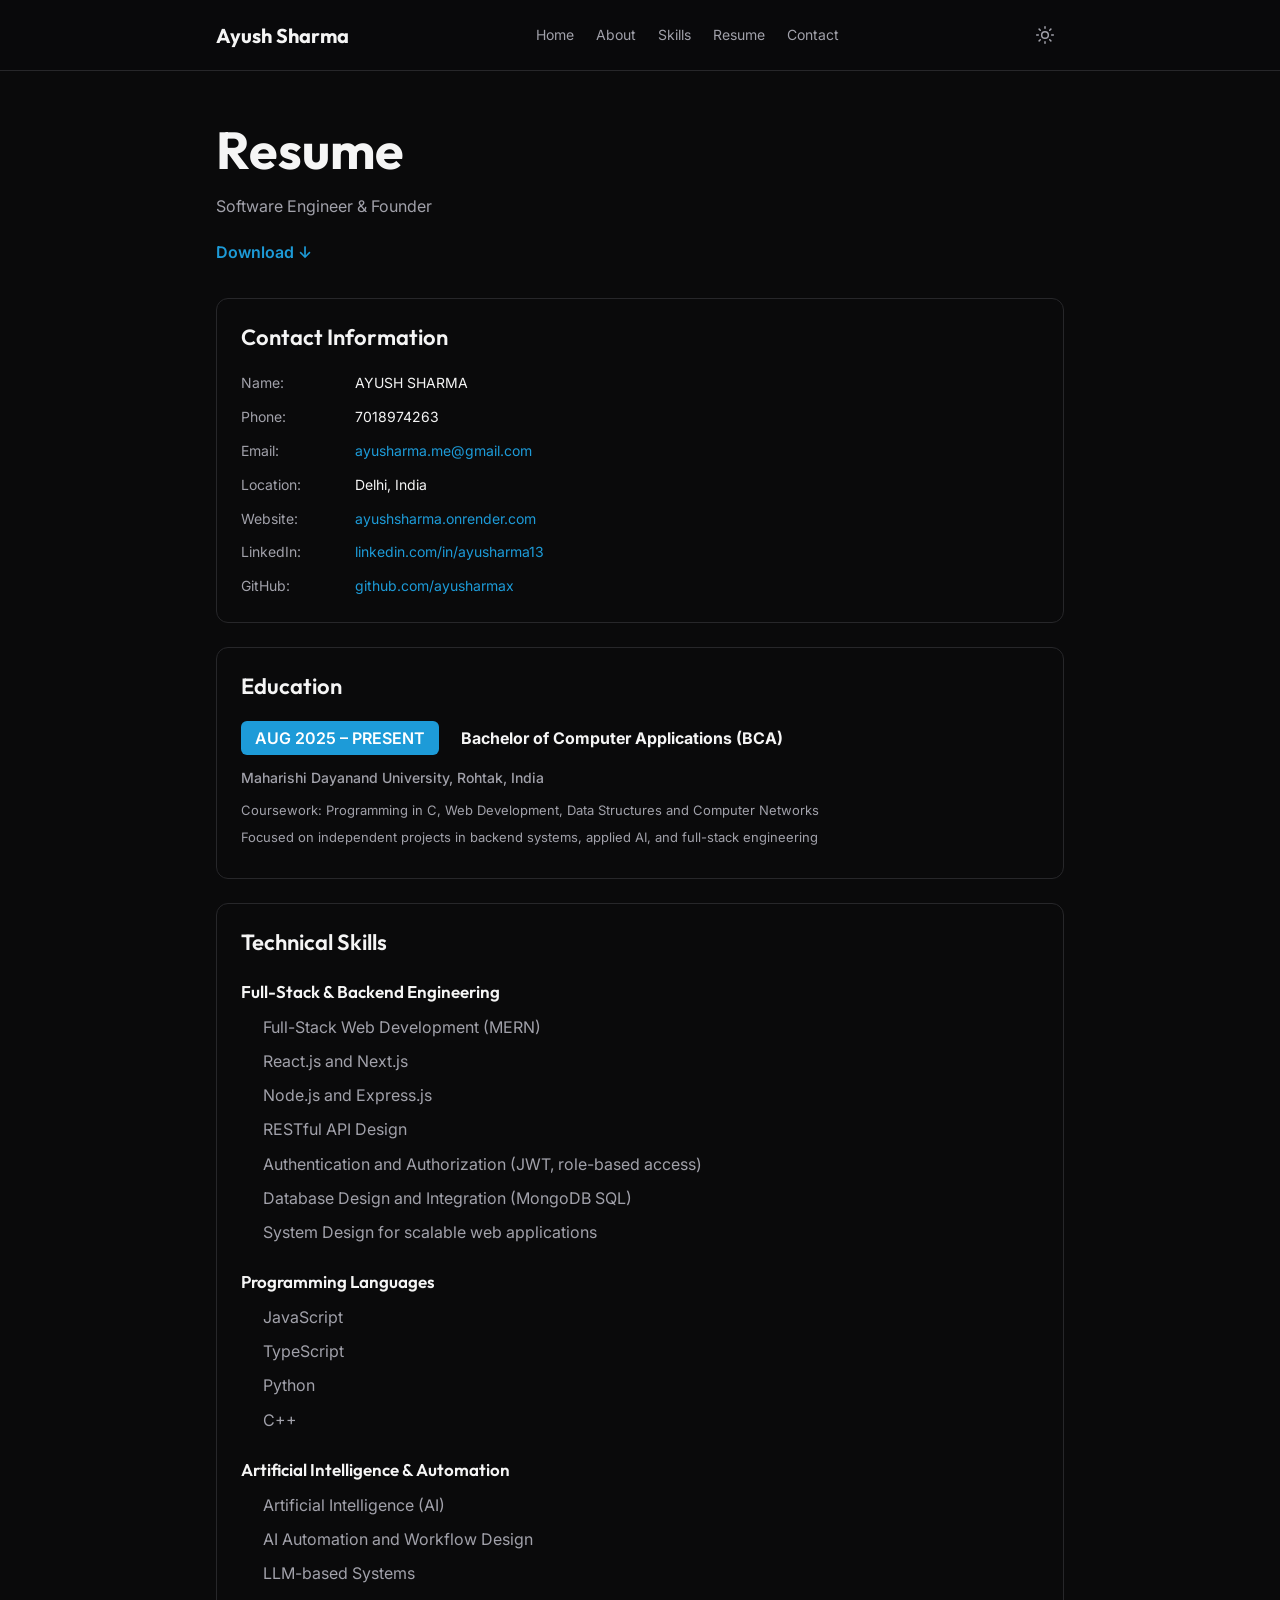
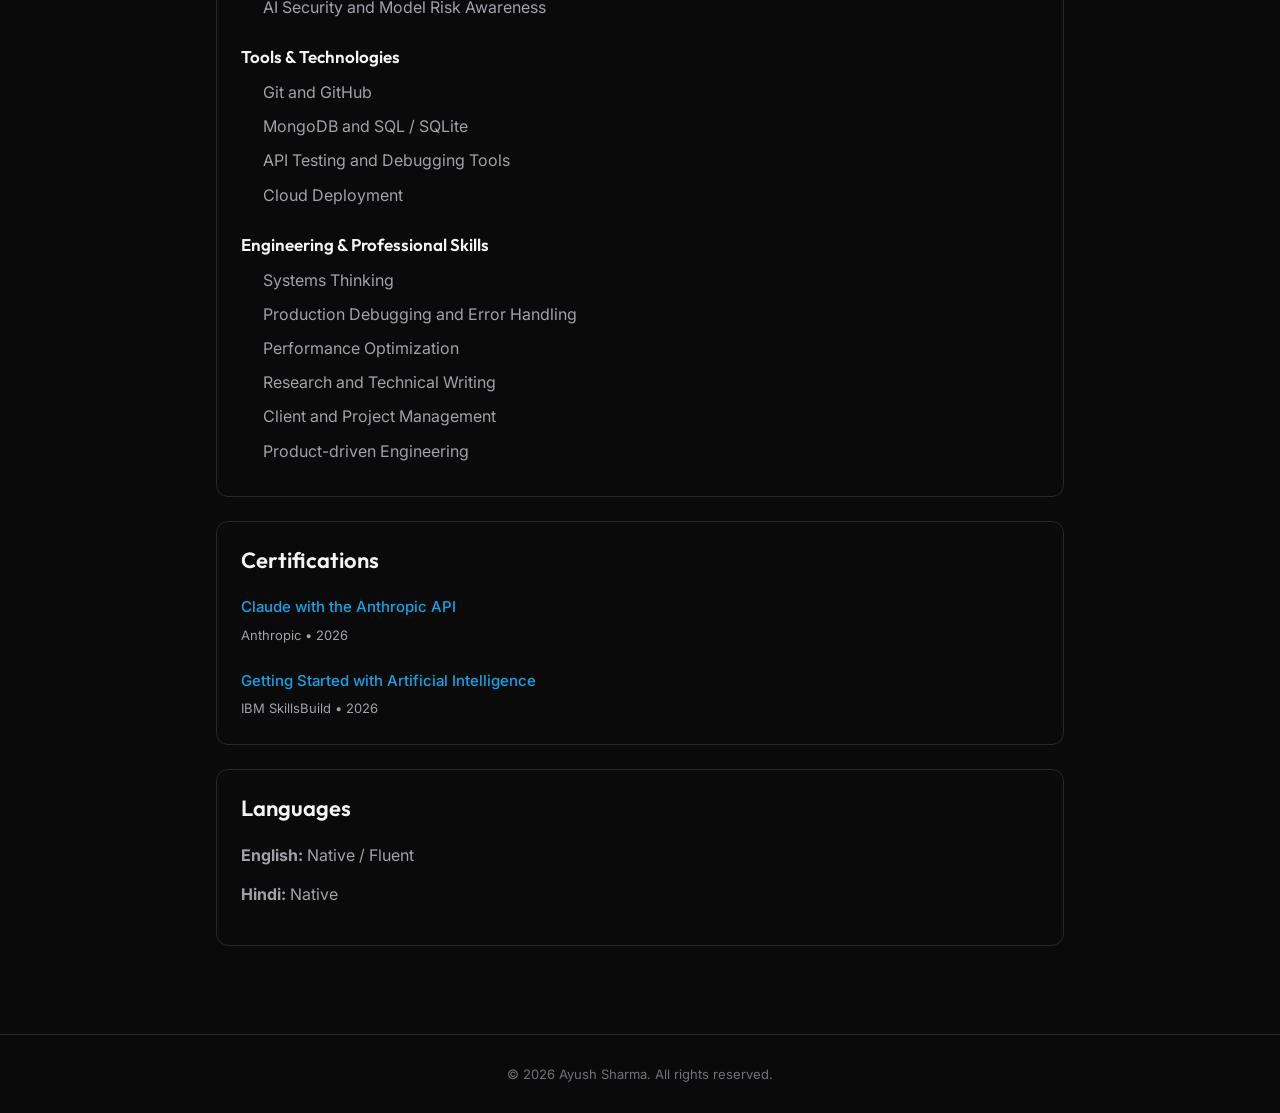
==== commit 0b417a0a: "update pages" ====
--- a/static/resume.html
+++ b/static/resume.html
@@ -1,19 +1,15 @@
-
 <!DOCTYPE html>
 <html lang="en">
 <head>
   <meta charset="UTF-8">
   <meta name="viewport" content="width=device-width, initial-scale=1">
-  <title> Software Engineer &amp; Founder | AI Research &amp; Development</title>
-
-  <link rel="stylesheet" href="./style.css">
+ <title>Ayush Sharma - Software Engineer &amp; Founder</title>
+
+  <link rel="stylesheet" href="/static/style.css">
   <link rel="preconnect" href="https://fonts.googleapis.com">
   <link href="https://fonts.googleapis.com/css2?family=Inter:wght@400;500;600;700&family=Outfit:wght@600;700&display=swap" rel="stylesheet">
 
-  <link rel="shortcut icon" href="/ayush.jpeg">
-    <link rel="icon" href="/ayush.jpeg">
-    <link rel="apple-touch-icon" href="/ayush.jpeg">
-
+  <link rel="icon" type="image/jpeg" href="/static/ayush.jpeg?v=2">
   <style>
     :root {
       --bg: #0a0a0b;
@@ -35,6 +31,7 @@
       font-family: Inter, sans-serif;
       font-size: 16px;
       line-height: 1.7;
+      transition: background 0.2s ease, color 0.2s ease;
     }
 
     a {
@@ -70,9 +67,11 @@
 
     .resume-nav-links {
       display: flex;
+      flex: 1;
       flex-wrap: wrap;
+      align-items: center;
+      justify-content: center;
       gap: 22px;
-      justify-content: flex-end;
     }
 
     .resume-nav-links a {
@@ -82,6 +81,44 @@
 
     .resume-nav-links a:hover {
       color: var(--text);
+    }
+
+    .nav-actions {
+      display: flex;
+      align-items: center;
+      flex-shrink: 0;
+      margin-left: auto;
+    }
+
+    .icon-button {
+      display: inline-flex;
+      align-items: center;
+      justify-content: center;
+      width: 38px;
+      height: 38px;
+      padding: 8px;
+      color: var(--muted);
+      background: transparent;
+      border: 0;
+      border-radius: 8px;
+      cursor: pointer;
+      transition: color 0.2s ease, background 0.2s ease;
+    }
+
+    .icon-button:hover {
+      color: var(--text);
+    }
+
+    .icon-button svg {
+      display: block;
+      width: 20px;
+      height: 20px;
+      fill: none;
+      stroke: currentColor;
+      stroke-width: 1.8;
+      stroke-linecap: round;
+      stroke-linejoin: round;
+      flex-shrink: 0;
     }
 
     .resume-container {
@@ -172,6 +209,81 @@
       font-weight: 600;
     }
 
+    /* ===== Education ===== */
+   .edu-top {
+  display: flex;
+  align-items: center;
+  flex-wrap: wrap;
+  gap: 14px 22px;   /* badge aur BCA ke beech thoda sa space */
+  margin: 0 0 12px;
+}
+
+    .edu-badge {
+      display: inline-block;
+      padding: 6px 14px;
+      border-radius: 6px;
+      background: var(--accent);
+      color: #ffffff;
+      font-size: 16px;
+      font-weight: 600;
+      line-height: 1.4;
+      white-space: nowrap;
+    }
+
+    .edu-degree {
+      color: var(--text);
+      font-size: 16px;
+      font-weight: 700;
+      line-height: 1.4;
+    }
+
+    
+    .edu-uni {
+  color: var(--muted);
+  font-size: 14px;      /* Maharishi wali line chhoti */
+  font-weight: 500;
+  margin: 0 0 12px;
+  line-height: 1.5;
+}
+
+.edu-line {
+  color: var(--muted);
+  font-size: 13px;      /* Coursework aur Focused dono chhoti aur same size */
+  line-height: 1.6;
+  margin: 0 0 6px;
+}
+
+    .certification-list {
+      display: flex;
+      flex-direction: column;
+      gap: 22px;
+    }
+
+    .certification-link {
+      display: block;
+      color: #0ea5e9;
+      text-decoration: none;
+      transition: opacity 0.2s ease;
+    }
+
+    .certification-link:hover {
+      opacity: 0.8;
+    }
+
+    .certification-title {
+      display: block;
+      color: #0ea5e9;
+      font-size: 15px;
+      font-weight: 500;
+      margin-bottom: 4px;
+    }
+
+    .certification-meta {
+      display: block;
+      color: var(--muted);
+      font-size: 13px;
+    }
+
     .resume-footer {
       text-align: center;
       padding: 28px 20px;
@@ -182,9 +294,10 @@
 
     @media (max-width: 650px) {
       .resume-nav-inner {
-        align-items: flex-start;
-        flex-direction: column;
+        flex-direction: row;
+        align-items: center;
         padding: 14px 18px;
+        gap: 12px;
       }
 
       .resume-nav-links {
@@ -192,6 +305,10 @@
         gap: 10px 18px;
       }
 
+      .nav-actions {
+        margin-left: auto;
+      }
+
       .resume-container {
         padding: 36px 18px 48px;
       }
@@ -206,207 +323,241 @@
       }
     }
 
-
+    @media (max-width: 420px) {
+      .resume-nav-inner {
+        gap: 8px;
+        padding-left: 12px;
+        padding-right: 12px;
+      }
+
+      .resume-nav-links {
+        gap: 8px 12px;
+      }
+
+      .resume-nav-links a {
+        font-size: 12px;
+      }
+
+      .icon-button {
+        width: 34px;
+        height: 34px;
+      }
+    }
   </style>
 </head>
 
 <body>
-  <header class="resume-navbar">
-    <nav class="resume-nav-inner" aria-label="Main navigation">
-      <a class="resume-logo" href="./index.html#home">Ayush Sharma</a>
-
-      <div class="resume-nav-links">
-        <a href="./index.html#home">Home</a>
-        <a href="./index.html#about">About</a>
-        <a href="./index.html#skills">Skills</a>
-        <a href="./index.html#certifications">Certifications</a>
-        <a href="./resumee.html" aria-current="page">Resume</a>
-        <a href="./index.html#contact">Contact</a>
-      </div>
-    </nav>
-  </header>
-
-  <main class="resume-container">
-
-    <section class="resume-heading">
-      <h1>Resume</h1>
-      <p>Software Engineer &amp; Founder</p>
-      <a class="resume-download" href="/static/AYUSH_RESUME.pdf" download>Download ↓</a>
-      
-    </section>
-
-    <section class="resume-card">
-      <h2>Contact Information</h2>
-
-      <div class="resume-details">
-        <span>Name</span>
-        <strong>AYUSH SHARMA</strong>
-
-        <span>Phone</span>
-        <strong>7018974263</strong>
-
-        <span>Email</span>
-        <strong><a href="mailto:ayusharma.me@gmail.com">ayusharma.me@gmail.com</a></strong>
-
-        <span>Location</span>
-        <strong>Delhi, India</strong>
-
-        <span>Website</span>
-        <strong><a href="https://ayushsharma.onrender.com">ayushsharma.onrender.com</a></strong>
-
-        <span>LinkedIn</span>
-        <strong><a href="https://linkedin.com/in/ayusharma13">linkedin.com/in/ayusharma13</a></strong>
-
-        <span>GitHub</span>
-        <strong><a href="https://github.com/ayusharmax">github.com/ayusharmax</a></strong>
-      </div>
-    </section>
-
-    <section class="resume-card">
-      <h2>Education</h2>
-      <span class="resume-badge">AUG 2025 – PRESENT  </span>
-<h3>Bachelor of Computer Applications (BCA)</h3>
-      
-      <p>Maharishi Dayanand University, Rohtak, India</p>
-      
-
-      <ul>
-        <li>  Coursework: Programming in C, Web Development, Data Structures and Computer Networks</li>
-        <li>  Focused on independent projects in backend systems, applied AI, and full-stack engineering</li>
-      </ul>
-    </section>
-            
-
-<style>
-  .certification-list {
-    display: flex;
-    flex-direction: column;
-    gap: 22px;
+
+
+<header class="resume-navbar">
+  <nav class="resume-nav-inner" aria-label="Main navigation">
+
+    <a class="resume-logo" href="/static/index.html#home">
+      Ayush Sharma
+    </a>
+
+    <div class="resume-nav-links">
+      <a href="/static/index.html#home">Home</a>
+      <a href="/static/index.html#about">About</a>
+      <a href="/static/index.html#skills">Skills</a>
+      <a href="/static/resume.html" aria-current="page">Resume</a>
+      <a href="/static/index.html#contact">Contact</a>
+    </div>
+
+    <div class="nav-actions">
+      <button
+        id="themeToggle"
+        class="icon-button"
+        type="button"
+        aria-label="Switch to light theme"
+        title="Switch theme"
+      >
+        <svg viewBox="0 0 24 24" aria-hidden="true">
+          <circle cx="12" cy="12" r="4"></circle>
+          <path d="M12 2v2M12 20v2M4.93 4.93l1.41 1.41M17.66 17.66l1.41 1.41M2 12h2M20 12h2M6.34 17.66l-1.41 1.41M19.07 4.93l-1.41 1.41"></path>
+        </svg>
+      </button>
+    </div>
+
+  </nav>
+</header>
+
+
+<main class="resume-container">
+
+  <section class="resume-heading">
+    <h1>Resume</h1>
+    <p>Software Engineer &amp; Founder</p>
+    <a class="resume-download" href="/static/AYUSH_RESUME.pdf" download="Ayush Sharma Resume.pdf">Download ↓</a>
+  </section>
+
+  <section class="resume-card">
+    <h2>Contact Information</h2>
+
+    <div class="resume-details">
+      <span>Name:</span>
+      <strong>AYUSH SHARMA</strong>
+
+      <span>Phone:</span>
+      <strong>7018974263</strong>
+
+      <span>Email:</span>
+      <strong><a href="mailto:ayusharma.me@gmail.com">ayusharma.me@gmail.com</a></strong>
+
+      <span>Location:</span>
+      <strong>Delhi, India</strong>
+
+      <span>Website:</span>
+      <strong><a href="https://ayushsharma.onrender.com">ayushsharma.onrender.com</a></strong>
+
+      <span>LinkedIn:</span>
+      <strong><a href="https://linkedin.com/in/ayusharma13">linkedin.com/in/ayusharma13</a></strong>
+
+      <span>GitHub:</span>
+      <strong><a href="https://github.com/ayusharmax">github.com/ayusharmax</a></strong>
+    </div>
+  </section>
+
+  <!-- Education Card -->
+  <section class="resume-card">
+    <h2>Education</h2>
+
+    <div class="edu-top">
+      <span class="edu-badge">AUG 2025 – PRESENT</span>
+      <span class="edu-degree">Bachelor of Computer Applications (BCA)</span>
+    </div>
+
+    <div class="edu-uni">Maharishi Dayanand University, Rohtak, India</div>
+
+    <div class="edu-line">Coursework: Programming in C, Web Development, Data Structures and Computer Networks</div>
+    <div class="edu-line">Focused on independent projects in backend systems, applied AI, and full-stack engineering</div>
+  </section>
+
+  <!-- Technical Skills Card -->
+  <section class="resume-card">
+    <h2>Technical Skills</h2>
+
+    <h3>Full-Stack &amp; Backend Engineering</h3>
+    <ul>
+      <li>Full-Stack Web Development (MERN)</li>
+      <li>React.js and Next.js</li>
+      <li>Node.js and Express.js</li>
+      <li>RESTful API Design</li>
+      <li>Authentication and Authorization (JWT, role-based access)</li>
+      <li>Database Design and Integration (MongoDB SQL)</li>
+      <li>System Design for scalable web applications</li>
+    </ul>
+
+    <h3>Programming Languages</h3>
+    <ul>
+      <li>JavaScript</li>
+      <li>TypeScript</li>
+      <li>Python</li>
+      <li>C++</li>
+    </ul>
+
+    <h3>Artificial Intelligence &amp; Automation</h3>
+    <ul>
+      <li>Artificial Intelligence (AI)</li>
+      <li>AI Automation and Workflow Design</li>
+      <li>LLM-based Systems</li>
+      <li>AI Security and Model Risk Awareness</li>
+    </ul>
+
+    <h3>Tools &amp; Technologies</h3>
+    <ul>
+      <li>Git and GitHub</li>
+      <li>MongoDB and SQL / SQLite</li>
+      <li>API Testing and Debugging Tools</li>
+      <li>Cloud Deployment</li>
+    </ul>
+
+    <h3>Engineering &amp; Professional Skills</h3>
+    <ul>
+      <li>Systems Thinking</li>
+      <li>Production Debugging and Error Handling</li>
+      <li>Performance Optimization</li>
+      <li>Research and Technical Writing</li>
+      <li>Client and Project Management</li>
+      <li>Product-driven Engineering</li>
+    </ul>
+  </section>
+
+  <!-- Certifications Card -->
+  <section class="resume-card" id="certifications">
+    <h2>Certifications</h2>
+
+    <div class="certification-list">
+      <a
+        class="certification-link"
+        href="https://verify.skilljar.com/c/qejtxto64dzr"
+        target="_blank"
+        rel="noopener noreferrer"
+      >
+        <span class="certification-title">Claude with the Anthropic API</span>
+        <span class="certification-meta">Anthropic • 2026</span>
+      </a>
+
+      <a
+        class="certification-link"
+        href="https://www.credly.com/badges/496c2dcd-6a9b-4b9a-bc76-558f5fb11370"
+        target="_blank"
+        rel="noopener noreferrer"
+      >
+        <span class="certification-title">Getting Started with Artificial Intelligence</span>
+        <span class="certification-meta">IBM SkillsBuild • 2026</span>
+      </a>
+    </div>
+  </section>
+
+  <section class="resume-card">
+    <h2>Languages</h2>
+    <p><strong>English:</strong> Native / Fluent</p>
+    <p><strong>Hindi:</strong> Native</p>
+  </section>
+
+</main>
+
+<footer class="resume-footer">
+  © 2026 Ayush Sharma. All rights reserved.
+</footer>
+
+<script>
+  const themeButton = document.getElementById("themeToggle");
+  const root = document.documentElement;
+
+  function setTheme(theme) {
+    const light = theme === "light";
+
+    root.dataset.theme = theme;
+    root.style.setProperty("--bg", light ? "#f8fafc" : "#0a0a0b");
+    root.style.setProperty("--text", light ? "#111827" : "#f5f5f5");
+    root.style.setProperty("--muted", light ? "#64748b" : "#a1a1aa");
+    root.style.setProperty("--line", light ? "#e2e8f0" : "#27272a");
+    root.style.setProperty("--card", light ? "#ffffff" : "#0a0a0b");
+
+    document.querySelector(".resume-navbar").style.background =
+      light ? "rgba(248, 250, 252, 0.92)" : "rgba(10, 10, 12, 0.88)";
+
+    themeButton.setAttribute(
+      "aria-label",
+      light ? "Switch to dark theme" : "Switch to light theme"
+    );
+
+    themeButton.innerHTML = light
+      ? `<svg viewBox="0 0 24 24" aria-hidden="true">
+           <path d="M20.9 13A9 9 0 0 1 11 3.1 9 9 0 1 0 20.9 13Z"></path>
+         </svg>`
+      : `<svg viewBox="0 0 24 24" aria-hidden="true">
+           <circle cx="12" cy="12" r="4"></circle>
+           <path d="M12 2v2M12 20v2M4.93 4.93l1.41 1.41M17.66 17.66l1.41 1.41M2 12h2M20 12h2M6.34 17.66l-1.41 1.41M19.07 4.93l1.41 1.41"></path>
+         </svg>`;
   }
 
-  .certification-link {
-    display: block;
-    color: #0ea5e9;
-    text-decoration: none;
-    transition: opacity 0.2s ease;
-  }
-
-  .certification-link:hover {
-    opacity: 0.8;
-  }
-
-  .certification-title {
-    display: block;
-    color: #0ea5e9;
-    font-size: 15px;
-    font-weight: 500;
-    margin-bottom: 4px;
-  }
-
-  .certification-meta {
-    display: block;
-    color: var(--muted);
-    font-size: 13px;
-  }
-</style>
-
-<!-- Technical Skills Card -->
-<section class="resume-card">
-  <h2>Technical Skills</h2>
-
-  <h3>Full-Stack &amp; Backend Engineering</h3>
-  <ul>
-    <li>  Full-Stack Web Development (MERN)</li>
-    <li>  React.js and Next.js</li>
-    <li>  Node.js and Express.js</li>
-    <li>  RESTful API Design</li>
-    <li>  Authentication and Authorization (JWT, role-based access)</li>
-    <li>  Database Design and Integration (MongoDB, SQL)</li>
-    <li>  System Design for scalable web applications</li>
-  </ul>
-
-  <h3>Programming Languages</h3>
-  <ul>
-    <li>  JavaScript</li>
-    <li>  TypeScript</li>
-    <li>  Python</li>
-    <li>  C++</li>
-  </ul>
-
-  <h3>Artificial Intelligence &amp; Automation</h3>
-  <ul>
-    <li>  Artificial Intelligence (AI)</li>
-    <li>  AI Automation and Workflow Design</li>
-    <li>  LLM-based Systems</li>
-    <li>  AI Security and Model Risk Awareness</li>
-  </ul>
-
-  <h3>Tools &amp; Technologies</h3>
-  <ul>
-    <li>  Git and GitHub</li>
-    <li>  MongoDB and SQL / SQLite</li>
-    <li>  API Testing and Debugging Tools</li>
-    <li>  Cloud Deployment</li>
-  </ul>
-
-  <h3>Engineering &amp; Professional Skills</h3>
-  <ul>
-    <li>  Systems Thinking</li>
-    <li>  Production Debugging and Error Handling</li>
-    <li>  Performance Optimization</li>
-    <li>  Research and Technical Writing</li>
-    <li>  Client and Project Management</li>
-    <li>  Product-driven Engineering</li>
-  </ul>
-</section>
-
-<!-- Separate Certifications Card -->
-<section class="resume-card" id="certifications">
-  <h2>Certifications</h2>
-
-  <div class="certification-list">
-    <a
-      class="certification-link"
-      href="https://verify.skilljar.com/c/qejtxto64dzr"
-      target="_blank"
-      rel="noopener noreferrer"
-    >
-      <span class="certification-title">
-        Claude with the Anthropic API
-      </span>
-      <span class="certification-meta">
-        Anthropic • 2026
-      </span>
-    </a>
-
-    <a
-      class="certification-link"
-      href="https://www.credly.com/badges/496c2dcd-6a9b-4b9a-bc76-558f5fb11370"
-      target="_blank"
-      rel="noopener noreferrer"
-    >
-      <span class="certification-title">
-        Getting Started with Artificial Intelligence
-      </span>
-      <span class="certification-meta">
-        IBM SkillsBuild • 2026
-      </span>
-    </a>
-  </div>
-</section>
-
-
-    <section class="resume-card">
-      <h2>Languages</h2>
-      <p><strong>English:</strong> Native / Fluent</p>
-      <p><strong>Hindi:</strong> Native</p>
-    </section>
-
-    
-  </main>
-
-  <footer class="resume-footer">
-    © 2026 Ayush Sharma. All rights reserved.
-  </footer>
+  themeButton.addEventListener("click", () => {
+    setTheme(root.dataset.theme === "light" ? "dark" : "light");
+  });
+</script>
+
 </body>
-</html>
+</html>
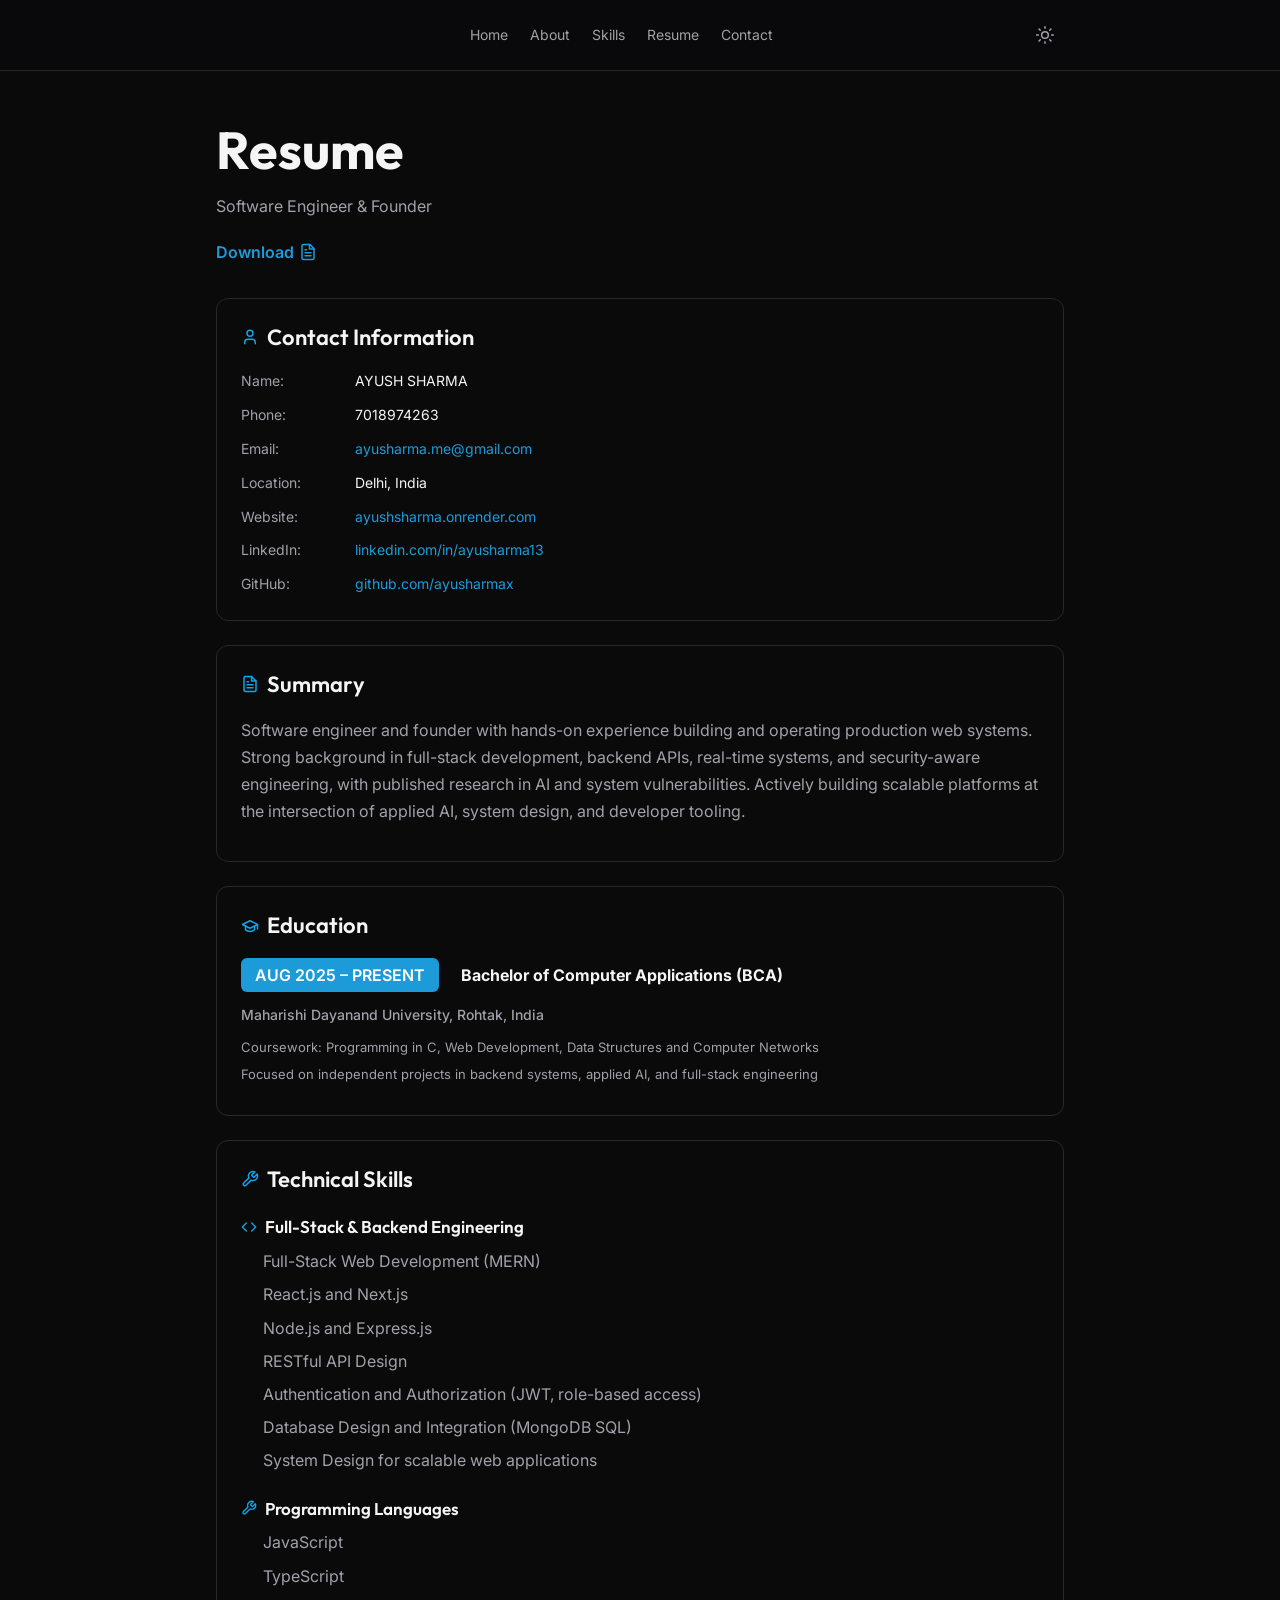
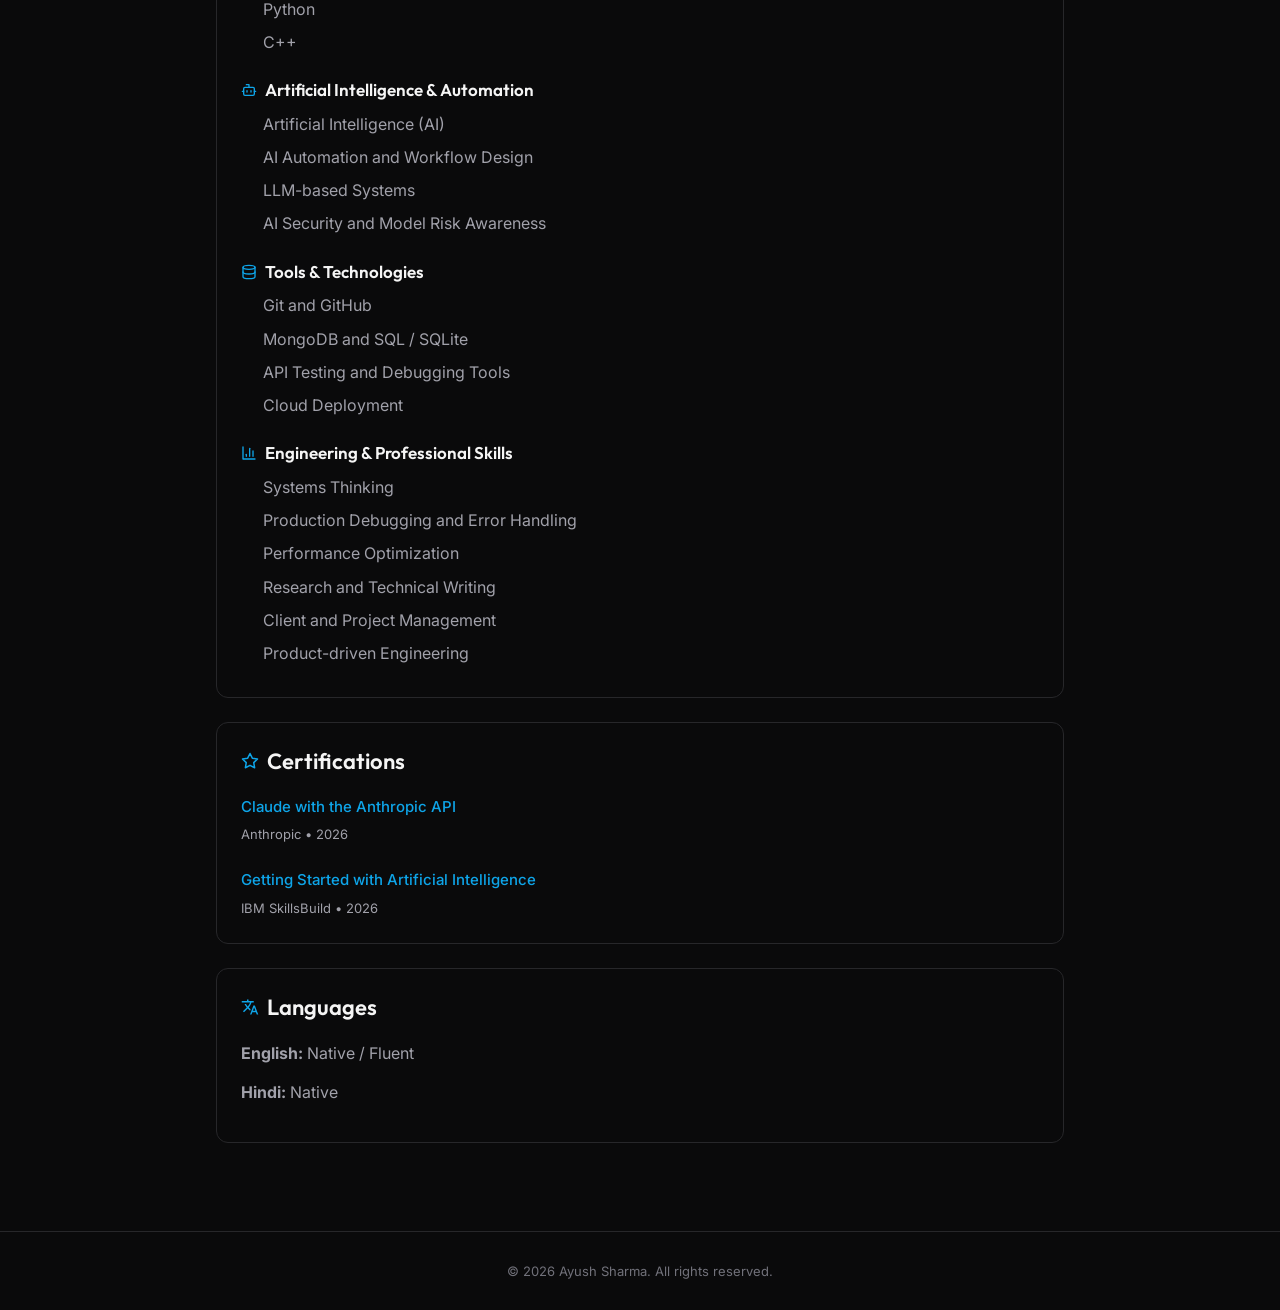
==== commit efd0da80: "feat: update resume and index pages - update resume.html (title, styles, and links) - update index.h" ====
--- a/static/resume.html
+++ b/static/resume.html
@@ -3,13 +3,15 @@
 <head>
   <meta charset="UTF-8">
   <meta name="viewport" content="width=device-width, initial-scale=1">
- <title>Ayush Sharma - Software Engineer &amp; Founder</title>
+  <title>Ayush Sharma - Software Engineer &amp; Founder | AI Researcher & Developer</title>
 
   <link rel="stylesheet" href="/static/style.css">
   <link rel="preconnect" href="https://fonts.googleapis.com">
   <link href="https://fonts.googleapis.com/css2?family=Inter:wght@400;500;600;700&family=Outfit:wght@600;700&display=swap" rel="stylesheet">
-
-  <link rel="icon" type="image/jpeg" href="/static/ayush.jpeg?v=2">
+   
+  <link rel="canonical" href="https://ayushsharma.onrender.com">
+  <link rel="icon" href="ayush.jpeg">
+  
   <style>
     :root {
       --bg: #0a0a0b;
@@ -142,7 +144,9 @@
     }
 
     .resume-download {
-      display: inline-block;
+      display: inline-flex;
+      align-items: center;
+      gap: 5px;
       font-weight: 600;
     }
 
@@ -155,15 +159,41 @@
       min-width: 0;
     }
 
+    /* Consistent alignment for every heading icon */
+    .resume-card h2,
+    .resume-card h3 {
+      display: flex;
+      align-items: center;
+      gap: 8px;
+    }
+
     .resume-card h2 {
       font: 600 22px/1.3 Outfit, sans-serif;
-      margin: 0 0 20px;
+      margin: 0 0 18px;
     }
 
     .resume-card h3 {
       color: var(--text);
       font: 600 17px/1.4 Outfit, sans-serif;
-      margin: 24px 0 10px;
+      margin: 22px 0 9px;
+    }
+
+    .resume-card h2 svg,
+    .resume-card h3 svg,
+    .resume-download svg {
+      display: block;
+      flex: 0 0 18px;
+      width: 18px;
+      height: 18px;
+      position: relative;
+      top: 0;
+      vertical-align: middle;
+    }
+
+    .resume-card h3 svg {
+      flex-basis: 16px;
+      width: 16px;
+      height: 16px;
     }
 
     .resume-card p {
@@ -179,7 +209,7 @@
     }
 
     .resume-card li {
-      margin-bottom: 7px;
+      margin-bottom: 6px;
     }
 
     .resume-details {
@@ -209,14 +239,14 @@
       font-weight: 600;
     }
 
-    /* ===== Education ===== */
-   .edu-top {
-  display: flex;
-  align-items: center;
-  flex-wrap: wrap;
-  gap: 14px 22px;   /* badge aur BCA ke beech thoda sa space */
-  margin: 0 0 12px;
-}
+    /* Education */
+    .edu-top {
+      display: flex;
+      align-items: center;
+      flex-wrap: wrap;
+      gap: 14px 22px;
+      margin: 0 0 12px;
+    }
 
     .edu-badge {
       display: inline-block;
@@ -237,21 +267,20 @@
       line-height: 1.4;
     }
 
-    
     .edu-uni {
-  color: var(--muted);
-  font-size: 14px;      /* Maharishi wali line chhoti */
-  font-weight: 500;
-  margin: 0 0 12px;
-  line-height: 1.5;
-}
-
-.edu-line {
-  color: var(--muted);
-  font-size: 13px;      /* Coursework aur Focused dono chhoti aur same size */
-  line-height: 1.6;
-  margin: 0 0 6px;
-}
+      color: var(--muted);
+      font-size: 14px;
+      font-weight: 500;
+      margin: 0 0 12px;
+      line-height: 1.5;
+    }
+
+    .edu-line {
+      color: var(--muted);
+      font-size: 13px;
+      line-height: 1.6;
+      margin: 0 0 6px;
+    }
 
     .certification-list {
       display: flex;
@@ -347,217 +376,279 @@
 </head>
 
 <body>
-
-
-<header class="resume-navbar">
-  <nav class="resume-nav-inner" aria-label="Main navigation">
-
-    <a class="resume-logo" href="/static/index.html#home">
-      Ayush Sharma
-    </a>
-
-    <div class="resume-nav-links">
-      <a href="/static/index.html#home">Home</a>
-      <a href="/static/index.html#about">About</a>
-      <a href="/static/index.html#skills">Skills</a>
-      <a href="/static/resume.html" aria-current="page">Resume</a>
-      <a href="/static/index.html#contact">Contact</a>
-    </div>
-
-    <div class="nav-actions">
-      <button
-        id="themeToggle"
-        class="icon-button"
-        type="button"
-        aria-label="Switch to light theme"
-        title="Switch theme"
-      >
-        <svg viewBox="0 0 24 24" aria-hidden="true">
-          <circle cx="12" cy="12" r="4"></circle>
-          <path d="M12 2v2M12 20v2M4.93 4.93l1.41 1.41M17.66 17.66l1.41 1.41M2 12h2M20 12h2M6.34 17.66l-1.41 1.41M19.07 4.93l-1.41 1.41"></path>
-        </svg>
-      </button>
-    </div>
-
-  </nav>
-</header>
-
-
-<main class="resume-container">
-
-  <section class="resume-heading">
-    <h1>Resume</h1>
-    <p>Software Engineer &amp; Founder</p>
-    <a class="resume-download" href="/static/AYUSH_RESUME.pdf" download="Ayush Sharma Resume.pdf">Download ↓</a>
-  </section>
-
-  <section class="resume-card">
-    <h2>Contact Information</h2>
-
-    <div class="resume-details">
-      <span>Name:</span>
-      <strong>AYUSH SHARMA</strong>
-
-      <span>Phone:</span>
-      <strong>7018974263</strong>
-
-      <span>Email:</span>
-      <strong><a href="mailto:ayusharma.me@gmail.com">ayusharma.me@gmail.com</a></strong>
-
-      <span>Location:</span>
-      <strong>Delhi, India</strong>
-
-      <span>Website:</span>
-      <strong><a href="https://ayushsharma.onrender.com">ayushsharma.onrender.com</a></strong>
-
-      <span>LinkedIn:</span>
-      <strong><a href="https://linkedin.com/in/ayusharma13">linkedin.com/in/ayusharma13</a></strong>
-
-      <span>GitHub:</span>
-      <strong><a href="https://github.com/ayusharmax">github.com/ayusharmax</a></strong>
-    </div>
-  </section>
-
-  <!-- Education Card -->
-  <section class="resume-card">
-    <h2>Education</h2>
-
-    <div class="edu-top">
-      <span class="edu-badge">AUG 2025 – PRESENT</span>
-      <span class="edu-degree">Bachelor of Computer Applications (BCA)</span>
-    </div>
-
-    <div class="edu-uni">Maharishi Dayanand University, Rohtak, India</div>
-
-    <div class="edu-line">Coursework: Programming in C, Web Development, Data Structures and Computer Networks</div>
-    <div class="edu-line">Focused on independent projects in backend systems, applied AI, and full-stack engineering</div>
-  </section>
-
-  <!-- Technical Skills Card -->
-  <section class="resume-card">
-    <h2>Technical Skills</h2>
-
-    <h3>Full-Stack &amp; Backend Engineering</h3>
-    <ul>
-      <li>Full-Stack Web Development (MERN)</li>
-      <li>React.js and Next.js</li>
-      <li>Node.js and Express.js</li>
-      <li>RESTful API Design</li>
-      <li>Authentication and Authorization (JWT, role-based access)</li>
-      <li>Database Design and Integration (MongoDB SQL)</li>
-      <li>System Design for scalable web applications</li>
-    </ul>
-
-    <h3>Programming Languages</h3>
-    <ul>
-      <li>JavaScript</li>
-      <li>TypeScript</li>
-      <li>Python</li>
-      <li>C++</li>
-    </ul>
-
-    <h3>Artificial Intelligence &amp; Automation</h3>
-    <ul>
-      <li>Artificial Intelligence (AI)</li>
-      <li>AI Automation and Workflow Design</li>
-      <li>LLM-based Systems</li>
-      <li>AI Security and Model Risk Awareness</li>
-    </ul>
-
-    <h3>Tools &amp; Technologies</h3>
-    <ul>
-      <li>Git and GitHub</li>
-      <li>MongoDB and SQL / SQLite</li>
-      <li>API Testing and Debugging Tools</li>
-      <li>Cloud Deployment</li>
-    </ul>
-
-    <h3>Engineering &amp; Professional Skills</h3>
-    <ul>
-      <li>Systems Thinking</li>
-      <li>Production Debugging and Error Handling</li>
-      <li>Performance Optimization</li>
-      <li>Research and Technical Writing</li>
-      <li>Client and Project Management</li>
-      <li>Product-driven Engineering</li>
-    </ul>
-  </section>
-
-  <!-- Certifications Card -->
-  <section class="resume-card" id="certifications">
-    <h2>Certifications</h2>
-
-    <div class="certification-list">
-      <a
-        class="certification-link"
-        href="https://verify.skilljar.com/c/qejtxto64dzr"
-        target="_blank"
-        rel="noopener noreferrer"
-      >
-        <span class="certification-title">Claude with the Anthropic API</span>
-        <span class="certification-meta">Anthropic • 2026</span>
+  <header class="resume-navbar">
+    <nav class="resume-nav-inner" aria-label="Main navigation">
+      <a class="resume-logo" href="/static/index.html#home"></a>
+
+      <div class="resume-nav-links">
+        <a href="./index.html#home">Home</a>
+        <a href="./index.html#about">About</a>
+        <a href="./index.html#skills">Skills</a>
+        <a href="./resume.html" aria-current="page">Resume</a>
+        <a href="./index.html#contact">Contact</a>
+      </div>
+
+      <div class="nav-actions">
+        <button
+          id="themeToggle"
+          class="icon-button"
+          type="button"
+          aria-label="Switch to light theme"
+          title="Switch theme"
+        >
+          <svg viewBox="0 0 24 24" aria-hidden="true">
+            <circle cx="12" cy="12" r="4"></circle>
+            <path d="M12 2v2M12 20v2M4.93 4.93l1.41 1.41M17.66 17.66l1.41 1.41M2 12h2M20 12h2M6.34 17.66l-1.41 1.41M19.07 4.93l-1.41 1.41"></path>
+          </svg>
+        </button>
+      </div>
+    </nav>
+  </header>
+
+  <main class="resume-container">
+    <section class="resume-heading">
+      <h1>Resume</h1>
+      <p>Software Engineer &amp; Founder</p>
+      <a class="resume-download" href="AYUSH_RESUME.pdf" download="Ayush Sharma Resume.pdf">
+        Download
+        <svg xmlns="http://www.w3.org/2000/svg" width="16" height="16" viewBox="0 0 24 24" fill="none" stroke="currentColor" stroke-width="2" stroke-linecap="round" stroke-linejoin="round">
+          <path d="M14.5 2H6a2 2 0 0 0-2 2v16a2 2 0 0 0 2 2h12a2 2 0 0 0 2-2V7.5L14.5 2z"></path>
+          <polyline points="14 2 14 8 20 8"></polyline>
+          <line x1="16" x2="8" y1="13" y2="13"></line>
+          <line x1="16" x2="8" y1="17" y2="17"></line>
+          <line x1="10" x2="8" y1="9" y2="9"></line>
+        </svg>
       </a>
-
-      <a
-        class="certification-link"
-        href="https://www.credly.com/badges/496c2dcd-6a9b-4b9a-bc76-558f5fb11370"
-        target="_blank"
-        rel="noopener noreferrer"
-      >
-        <span class="certification-title">Getting Started with Artificial Intelligence</span>
-        <span class="certification-meta">IBM SkillsBuild • 2026</span>
-      </a>
-    </div>
-  </section>
-
-  <section class="resume-card">
-    <h2>Languages</h2>
-    <p><strong>English:</strong> Native / Fluent</p>
-    <p><strong>Hindi:</strong> Native</p>
-  </section>
-
-</main>
-
-<footer class="resume-footer">
-  © 2026 Ayush Sharma. All rights reserved.
-</footer>
-
-<script>
-  const themeButton = document.getElementById("themeToggle");
-  const root = document.documentElement;
-
-  function setTheme(theme) {
-    const light = theme === "light";
-
-    root.dataset.theme = theme;
-    root.style.setProperty("--bg", light ? "#f8fafc" : "#0a0a0b");
-    root.style.setProperty("--text", light ? "#111827" : "#f5f5f5");
-    root.style.setProperty("--muted", light ? "#64748b" : "#a1a1aa");
-    root.style.setProperty("--line", light ? "#e2e8f0" : "#27272a");
-    root.style.setProperty("--card", light ? "#ffffff" : "#0a0a0b");
-
-    document.querySelector(".resume-navbar").style.background =
-      light ? "rgba(248, 250, 252, 0.92)" : "rgba(10, 10, 12, 0.88)";
-
-    themeButton.setAttribute(
-      "aria-label",
-      light ? "Switch to dark theme" : "Switch to light theme"
-    );
-
-    themeButton.innerHTML = light
-      ? `<svg viewBox="0 0 24 24" aria-hidden="true">
-           <path d="M20.9 13A9 9 0 0 1 11 3.1 9 9 0 1 0 20.9 13Z"></path>
-         </svg>`
-      : `<svg viewBox="0 0 24 24" aria-hidden="true">
-           <circle cx="12" cy="12" r="4"></circle>
-           <path d="M12 2v2M12 20v2M4.93 4.93l1.41 1.41M17.66 17.66l1.41 1.41M2 12h2M20 12h2M6.34 17.66l-1.41 1.41M19.07 4.93l1.41 1.41"></path>
-         </svg>`;
-  }
-
-  themeButton.addEventListener("click", () => {
-    setTheme(root.dataset.theme === "light" ? "dark" : "light");
-  });
-</script>
-
+    </section>
+
+    <section class="resume-card">
+      <h2>
+        <svg xmlns="http://www.w3.org/2000/svg" width="18" height="18" viewBox="0 0 24 24" fill="none" stroke="currentColor" stroke-width="2" stroke-linecap="round" stroke-linejoin="round" style="color:#0ea5e9">
+          <path d="M19 21v-2a4 4 0 0 0-4-4H9a4 4 0 0 0-4 4v2"></path>
+          <circle cx="12" cy="7" r="4"></circle>
+        </svg>
+        Contact Information
+      </h2>
+
+      <div class="resume-details">
+        <span>Name:</span>
+        <strong>AYUSH SHARMA</strong>
+
+        <span>Phone:</span>
+        <strong>7018974263</strong>
+
+        <span>Email:</span>
+        <strong><a href="mailto:ayusharma.me@gmail.com">ayusharma.me@gmail.com</a></strong>
+
+        <span>Location:</span>
+        <strong>Delhi, India</strong>
+
+        <span>Website:</span>
+        <strong><a href="https://ayushsharma.onrender.com">ayushsharma.onrender.com</a></strong>
+
+        <span>LinkedIn:</span>
+        <strong><a href="https://linkedin.com/in/ayusharma13">linkedin.com/in/ayusharma13</a></strong>
+
+        <span>GitHub:</span>
+        <strong><a href="https://github.com/ayusharmax">github.com/ayusharmax</a></strong>
+      </div>
+    </section>
+
+    <section class="resume-card">
+      <h2>
+        <svg width="18" height="18" viewBox="0 0 24 24" fill="none" xmlns="http://www.w3.org/2000/svg">
+          <path d="M14 2H6a2 2 0 0 0-2 2v16a2 2 0 0 0 2 2h12a2 2 0 0 0 2-2V8z" stroke="#0ea5e9" stroke-width="2" stroke-linecap="round" stroke-linejoin="round"></path>
+          <polyline points="14,2 14,8 20,8" stroke="#0ea5e9" stroke-width="2" stroke-linecap="round" stroke-linejoin="round"></polyline>
+          <line x1="16" y1="13" x2="8" y2="13" stroke="#0ea5e9" stroke-width="2" stroke-linecap="round" stroke-linejoin="round"></line>
+          <line x1="16" y1="17" x2="8" y2="17" stroke="#0ea5e9" stroke-width="2" stroke-linecap="round" stroke-linejoin="round"></line>
+          <polyline points="10,9 9,9 8,9" stroke="#0ea5e9" stroke-width="2" stroke-linecap="round" stroke-linejoin="round"></polyline>
+        </svg>
+        Summary
+      </h2>
+      <p>Software engineer and founder with hands-on experience building and operating production web systems. Strong background in full-stack development, backend APIs, real-time systems, and security-aware engineering, with published research in AI and system vulnerabilities. Actively building scalable platforms at the intersection of applied AI, system design, and developer tooling.</p>
+    </section>
+
+    <section class="resume-card">
+      <h2>
+        <svg xmlns="http://www.w3.org/2000/svg" width="18" height="18" viewBox="0 0 24 24" fill="none" stroke="currentColor" stroke-width="2" stroke-linecap="round" stroke-linejoin="round" style="color:#0ea5e9">
+          <path d="M22 10v6M2 10l10-5 10 5-10 5z"></path>
+          <path d="M6 12v5c3 3 9 3 12 0v-5"></path>
+        </svg>
+        Education
+      </h2>
+
+      <div class="edu-top">
+        <span class="edu-badge">AUG 2025 – PRESENT</span>
+        <span class="edu-degree">Bachelor of Computer Applications (BCA)</span>
+      </div>
+
+      <div class="edu-uni">Maharishi Dayanand University, Rohtak, India</div>
+      <div class="edu-line">Coursework: Programming in C, Web Development, Data Structures and Computer Networks</div>
+      <div class="edu-line">Focused on independent projects in backend systems, applied AI, and full-stack engineering</div>
+    </section>
+
+    <section class="resume-card">
+      <h2>
+        <svg xmlns="http://www.w3.org/2000/svg" width="18" height="18" viewBox="0 0 24 24" fill="none" stroke="currentColor" stroke-width="2" stroke-linecap="round" stroke-linejoin="round" style="color:#0ea5e9">
+          <path d="M14.7 6.3a1 1 0 0 0 0 1.4l1.6 1.6a1 1 0 0 0 1.4 0l3.77-3.77a6 6 0 0 1-7.94 7.94l-6.91 6.91a2.12 2.12 0 0 1-3-3l6.91-6.91a6 6 0 0 1 7.94-7.94l-3.76 3.76z"></path>
+        </svg>
+        Technical Skills
+      </h2>
+
+      <h3>
+        <svg xmlns="http://www.w3.org/2000/svg" width="16" height="16" viewBox="0 0 24 24" fill="none" stroke="currentColor" stroke-width="2" stroke-linecap="round" stroke-linejoin="round" style="color:#0ea5e9">
+          <polyline points="16 18 22 12 16 6"></polyline>
+          <polyline points="8 6 2 12 8 18"></polyline>
+        </svg>
+        Full-Stack &amp; Backend Engineering
+      </h3>
+      <ul>
+        <li>Full-Stack Web Development (MERN)</li>
+        <li>React.js and Next.js</li>
+        <li>Node.js and Express.js</li>
+        <li>RESTful API Design</li>
+        <li>Authentication and Authorization (JWT, role-based access)</li>
+        <li>Database Design and Integration (MongoDB SQL)</li>
+        <li>System Design for scalable web applications</li>
+      </ul>
+
+      <h3>
+        <svg xmlns="http://www.w3.org/2000/svg" width="16" height="16" viewBox="0 0 24 24" fill="none" stroke="currentColor" stroke-width="2" stroke-linecap="round" stroke-linejoin="round" style="color:#0ea5e9">
+          <path d="M14.7 6.3a1 1 0 0 0 0 1.4l1.6 1.6a1 1 0 0 0 1.4 0l3.77-3.77a6 6 0 0 1-7.94 7.94l-6.91 6.91a2.12 2.12 0 0 1-3-3l6.91-6.91a6 6 0 0 1 7.94-7.94l-3.76 3.76z"></path>
+        </svg>
+        Programming Languages
+      </h3>
+      <ul>
+        <li>JavaScript</li>
+        <li>TypeScript</li>
+        <li>Python</li>
+        <li>C++</li>
+      </ul>
+
+      <h3>
+        <svg xmlns="http://www.w3.org/2000/svg" width="16" height="16" viewBox="0 0 24 24" fill="none" stroke="currentColor" stroke-width="2" stroke-linecap="round" stroke-linejoin="round" style="color:#0ea5e9">
+          <path d="M12 8V4H8"></path>
+          <rect width="16" height="12" x="4" y="8" rx="2"></rect>
+          <path d="M2 14h2"></path>
+          <path d="M20 14h2"></path>
+          <path d="M15 13v2"></path>
+          <path d="M9 13v2"></path>
+        </svg>
+        Artificial Intelligence &amp; Automation
+      </h3>
+      <ul>
+        <li>Artificial Intelligence (AI)</li>
+        <li>AI Automation and Workflow Design</li>
+        <li>LLM-based Systems</li>
+        <li>AI Security and Model Risk Awareness</li>
+      </ul>
+
+      <h3>
+        <svg xmlns="http://www.w3.org/2000/svg" width="16" height="16" viewBox="0 0 24 24" fill="none" stroke="currentColor" stroke-width="2" stroke-linecap="round" stroke-linejoin="round" style="color:#0ea5e9">
+          <ellipse cx="12" cy="5" rx="9" ry="3"></ellipse>
+          <path d="M3 5V19A9 3 0 0 0 21 19V5"></path>
+          <path d="M3 12A9 3 0 0 0 21 12"></path>
+        </svg>
+        Tools &amp; Technologies
+      </h3>
+      <ul>
+        <li>Git and GitHub</li>
+        <li>MongoDB and SQL / SQLite</li>
+        <li>API Testing and Debugging Tools</li>
+        <li>Cloud Deployment</li>
+      </ul>
+
+      <h3>
+        <svg xmlns="http://www.w3.org/2000/svg" width="16" height="16" viewBox="0 0 24 24" fill="none" stroke="currentColor" stroke-width="2" stroke-linecap="round" stroke-linejoin="round" style="color:#0ea5e9">
+          <path d="M3 3v18h18"></path>
+          <path d="M18 17V9"></path>
+          <path d="M13 17V5"></path>
+          <path d="M8 17v-3"></path>
+        </svg>
+        Engineering &amp; Professional Skills
+      </h3>
+      <ul>
+        <li>Systems Thinking</li>
+        <li>Production Debugging and Error Handling</li>
+        <li>Performance Optimization</li>
+        <li>Research and Technical Writing</li>
+        <li>Client and Project Management</li>
+        <li>Product-driven Engineering</li>
+      </ul>
+    </section>
+
+    <section class="resume-card" id="certifications">
+      <h2>
+        <svg width="18" height="18" viewBox="0 0 24 24" fill="none" xmlns="http://www.w3.org/2000/svg">
+          <path d="M12 2l3.09 6.26L22 9.27l-5 4.87 1.18 6.88L12 17.77l-6.18 3.25L7 14.14 2 9.27l6.91-1.01L12 2z" stroke="#0ea5e9" stroke-width="2" stroke-linecap="round" stroke-linejoin="round"></path>
+        </svg>
+        Certifications
+      </h2>
+
+      <div class="certification-list">
+        <a class="certification-link" href="https://verify.skilljar.com/c/qejtxto64dzr" target="_blank" rel="noopener noreferrer">
+          <span class="certification-title">Claude with the Anthropic API</span>
+          <span class="certification-meta">Anthropic • 2026</span>
+        </a>
+
+        <a class="certification-link" href="https://www.credly.com/badges/496c2dcd-6a9b-4b9a-bc76-558f5fb11370" target="_blank" rel="noopener noreferrer">
+          <span class="certification-title">Getting Started with Artificial Intelligence</span>
+          <span class="certification-meta">IBM SkillsBuild • 2026</span>
+        </a>
+      </div>
+    </section>
+
+    <section class="resume-card">
+      <h2>
+        <svg width="18" height="18" viewBox="0 0 24 24" fill="none" xmlns="http://www.w3.org/2000/svg">
+          <path d="M12.87 15.07l-2.54-2.51.03-.03c1.74-1.94 2.98-4.17 3.71-6.53H17V4h-7V2H8v2H1v1.99h11.17C11.5 7.92 10.44 9.75 9 11.35 8.07 10.32 7.3 9.19 6.69 8h-2c.73 1.63 1.73 3.17 2.98 4.56l-5.09 5.02L4 19l5-5 3.11 3.11.76-2.04zM18.5 10h-2L12 22h2l1.12-3h4.75L21 22h2l-4.5-12zm-2.62 7l1.62-4.33L19.12 17h-3.24z" fill="#0ea5e9"></path>
+        </svg>
+        Languages
+      </h2>
+      <p><strong>English:</strong> Native / Fluent</p>
+      <p><strong>Hindi:</strong> Native</p>
+    </section>
+  </main>
+
+  <footer class="resume-footer">
+    © 2026 Ayush Sharma. All rights reserved.
+  </footer>
+
+  <script>
+    const themeButton = document.getElementById("themeToggle");
+    const root = document.documentElement;
+
+    function setTheme(theme) {
+      const light = theme === "light";
+
+      root.dataset.theme = theme;
+      root.style.setProperty("--bg", light ? "#f8fafc" : "#0a0a0b");
+      root.style.setProperty("--text", light ? "#111827" : "#f5f5f5");
+      root.style.setProperty("--muted", light ? "#64748b" : "#a1a1aa");
+      root.style.setProperty("--line", light ? "#e2e8f0" : "#27272a");
+      root.style.setProperty("--card", light ? "#ffffff" : "#0a0a0b");
+
+      document.querySelector(".resume-navbar").style.background =
+        light ? "rgba(248, 250, 252, 0.92)" : "rgba(10, 10, 12, 0.88)";
+
+      themeButton.setAttribute(
+        "aria-label",
+        light ? "Switch to dark theme" : "Switch to light theme"
+      );
+
+      themeButton.innerHTML = light
+        ? `<svg viewBox="0 0 24 24" aria-hidden="true">
+             <path d="M20.9 13A9 9 0 0 1 11 3.1 9 9 0 1 0 20.9 13Z"></path>
+           </svg>`
+        : `<svg viewBox="0 0 24 24" aria-hidden="true">
+             <circle cx="12" cy="12" r="4"></circle>
+             <path d="M12 2v2M12 20v2M4.93 4.93l1.41 1.41M17.66 17.66l1.41 1.41M2 12h2M20 12h2M6.34 17.66l-1.41 1.41M19.07 4.93l-1.41 1.41"></path>
+           </svg>`;
+    }
+
+    themeButton.addEventListener("click", () => {
+      setTheme(root.dataset.theme === "light" ? "dark" : "light");
+    });
+  </script>
 </body>
 </html>
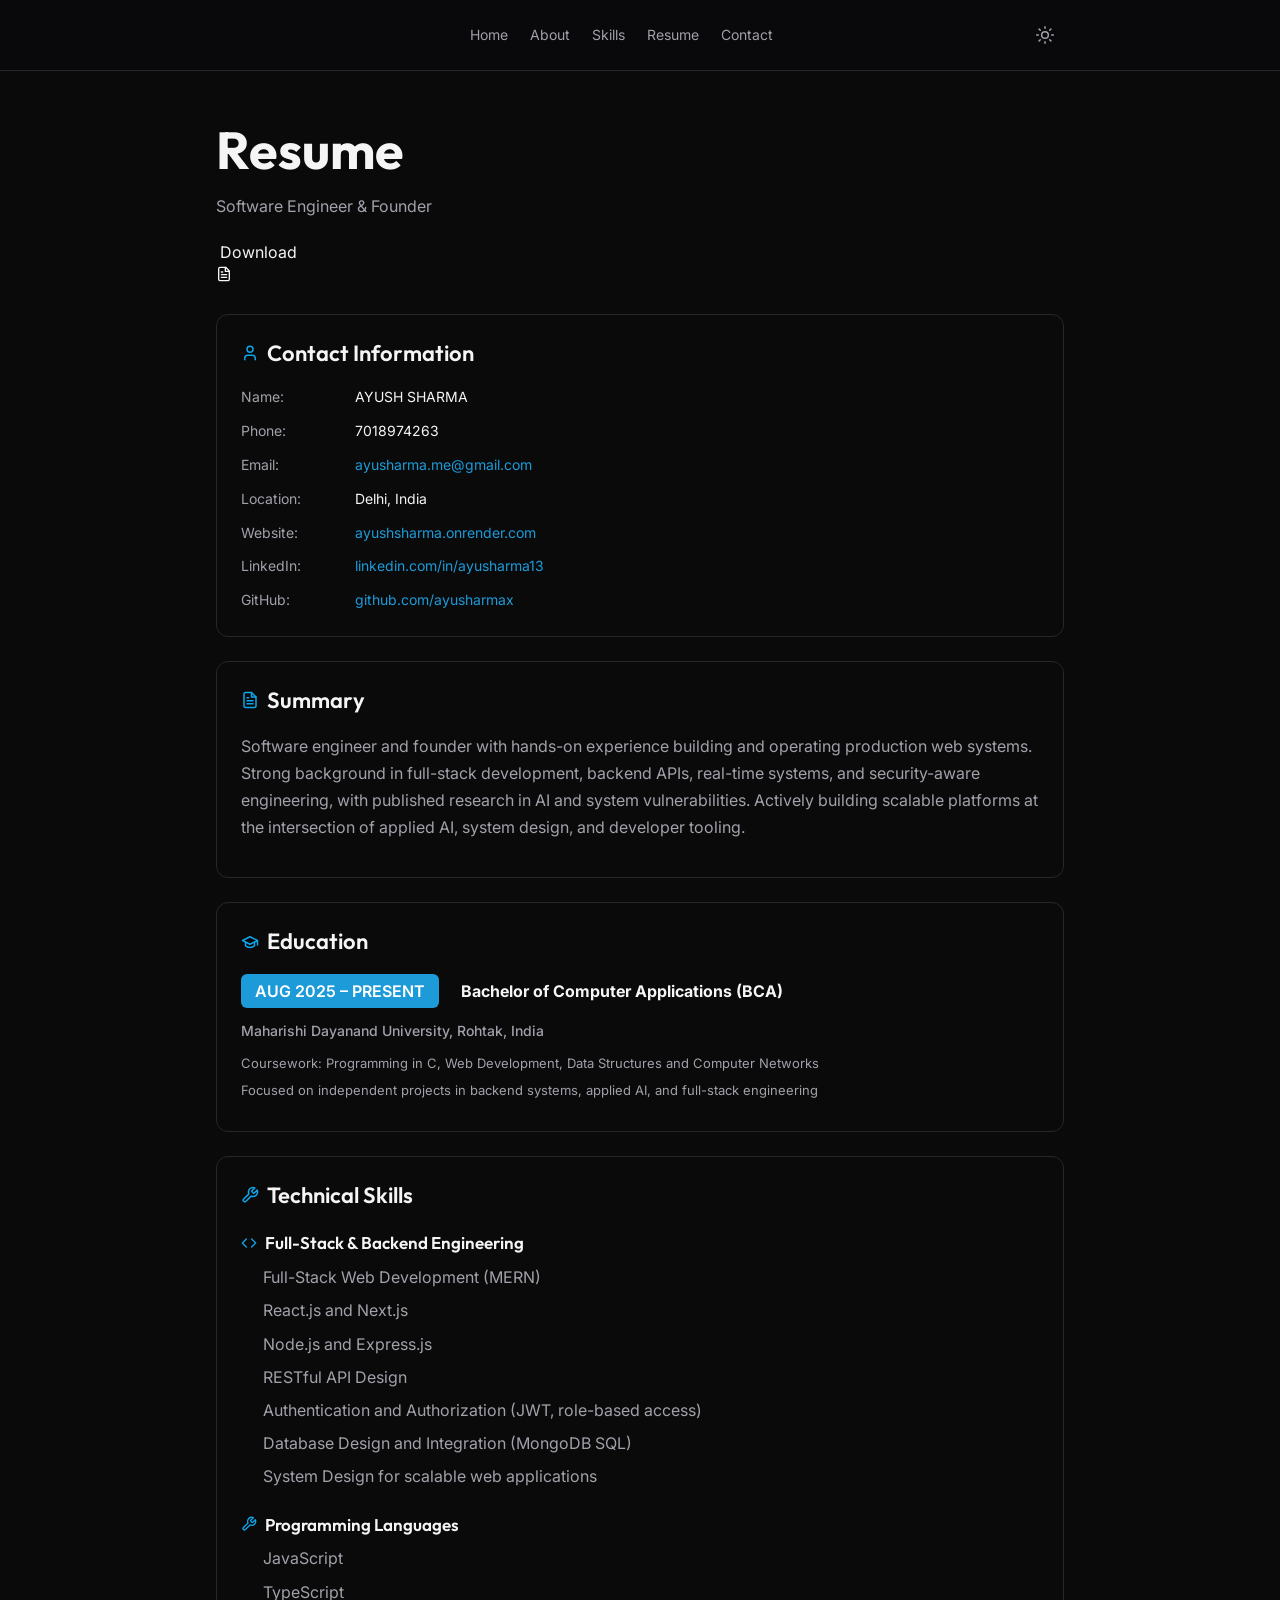
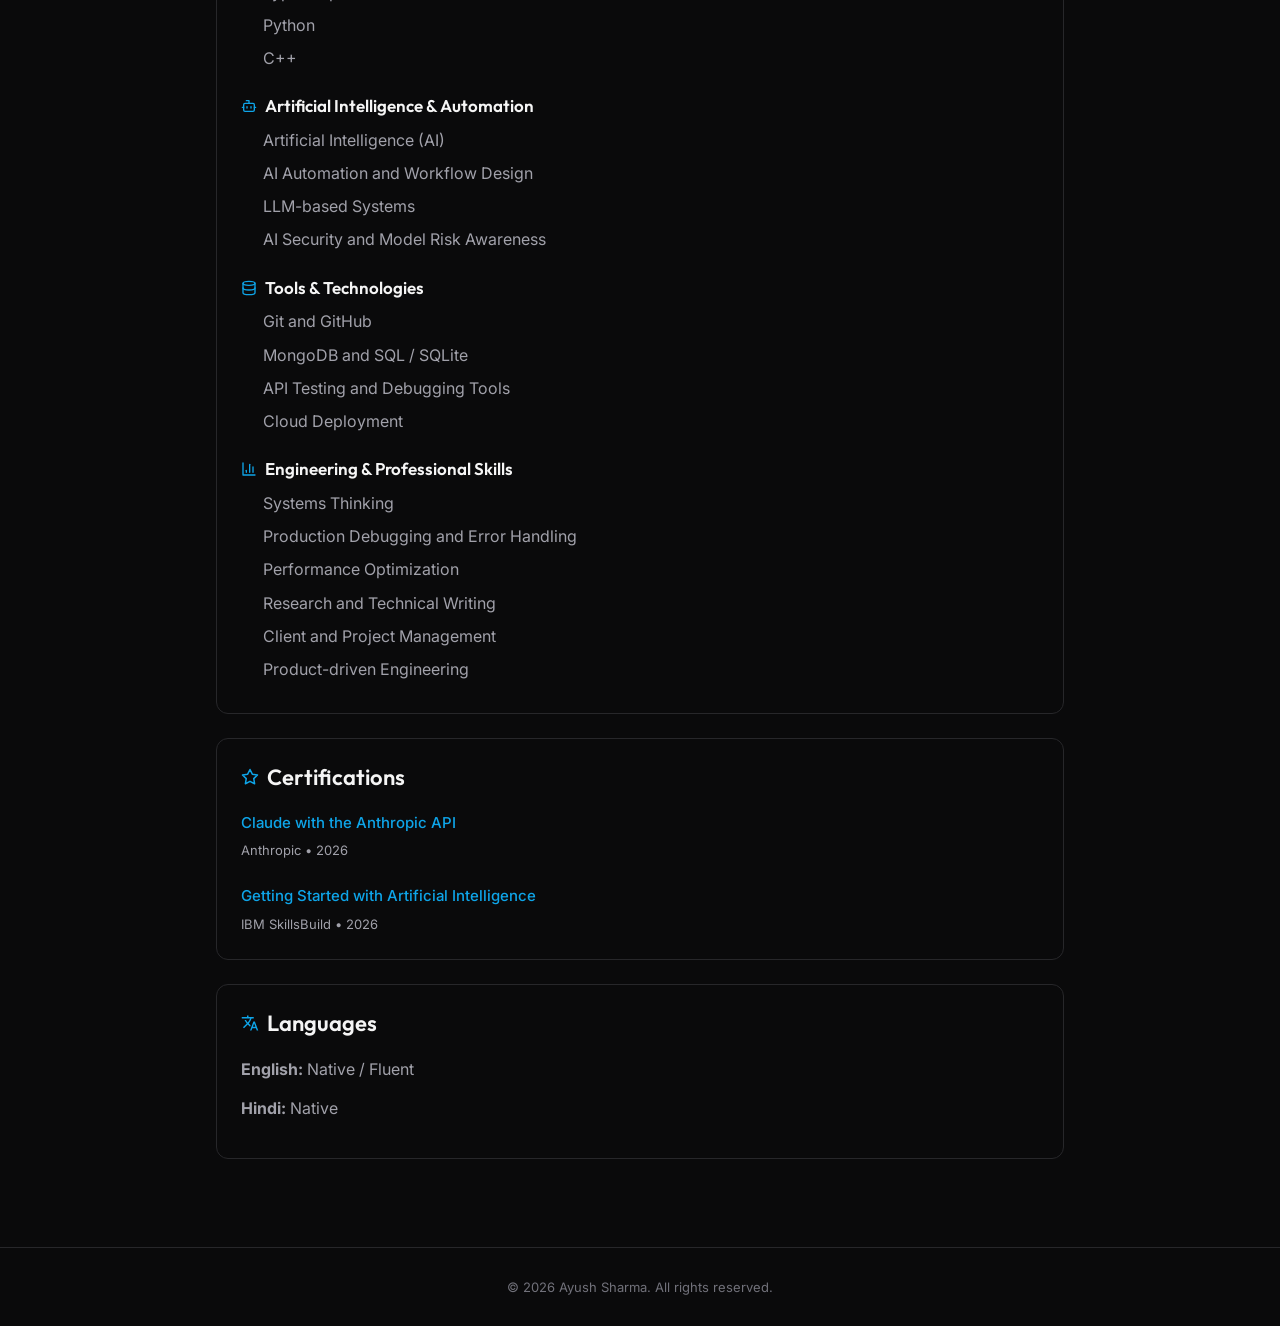
==== commit e554bb5d: "Fix resume download path" ====
--- a/static/resume.html
+++ b/static/resume.html
@@ -10,7 +10,7 @@
   <link href="https://fonts.googleapis.com/css2?family=Inter:wght@400;500;600;700&family=Outfit:wght@600;700&display=swap" rel="stylesheet">
    
   <link rel="canonical" href="https://ayushsharma.onrender.com">
-  <link rel="icon" href="ayush.jpeg">
+  <link rel="icon" href="/static/ayush.jpeg">
   
   <style>
     :root {
@@ -409,7 +409,7 @@
     <section class="resume-heading">
       <h1>Resume</h1>
       <p>Software Engineer &amp; Founder</p>
-      <a class="resume-download" href="AYUSH_RESUME.pdf" download="Ayush Sharma Resume.pdf">
+     <a class="resume-download" href="/static/AYUSH_RESUME.pdf" download="Ayush Sharma Resume.pdf"></a>
         Download
         <svg xmlns="http://www.w3.org/2000/svg" width="16" height="16" viewBox="0 0 24 24" fill="none" stroke="currentColor" stroke-width="2" stroke-linecap="round" stroke-linejoin="round">
           <path d="M14.5 2H6a2 2 0 0 0-2 2v16a2 2 0 0 0 2 2h12a2 2 0 0 0 2-2V7.5L14.5 2z"></path>
@@ -651,4 +651,4 @@
     });
   </script>
 </body>
-</html>+</html>
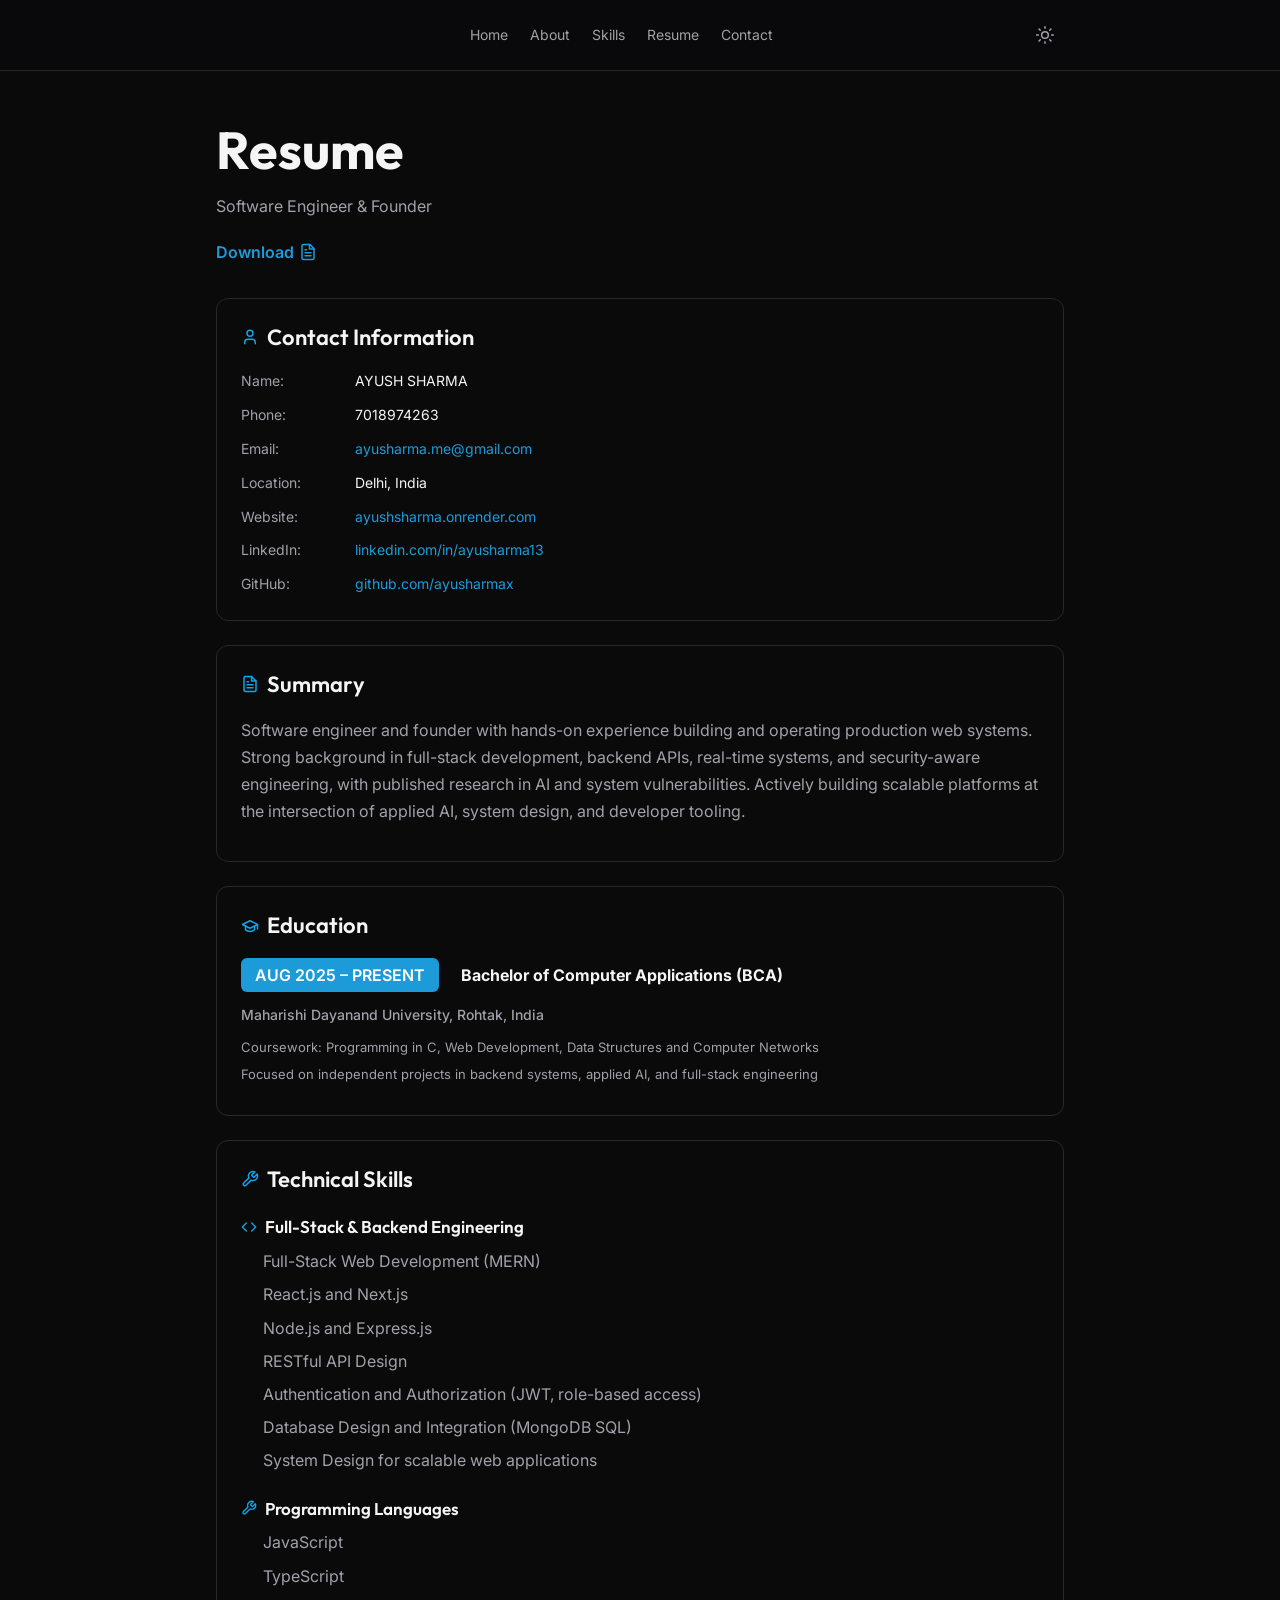
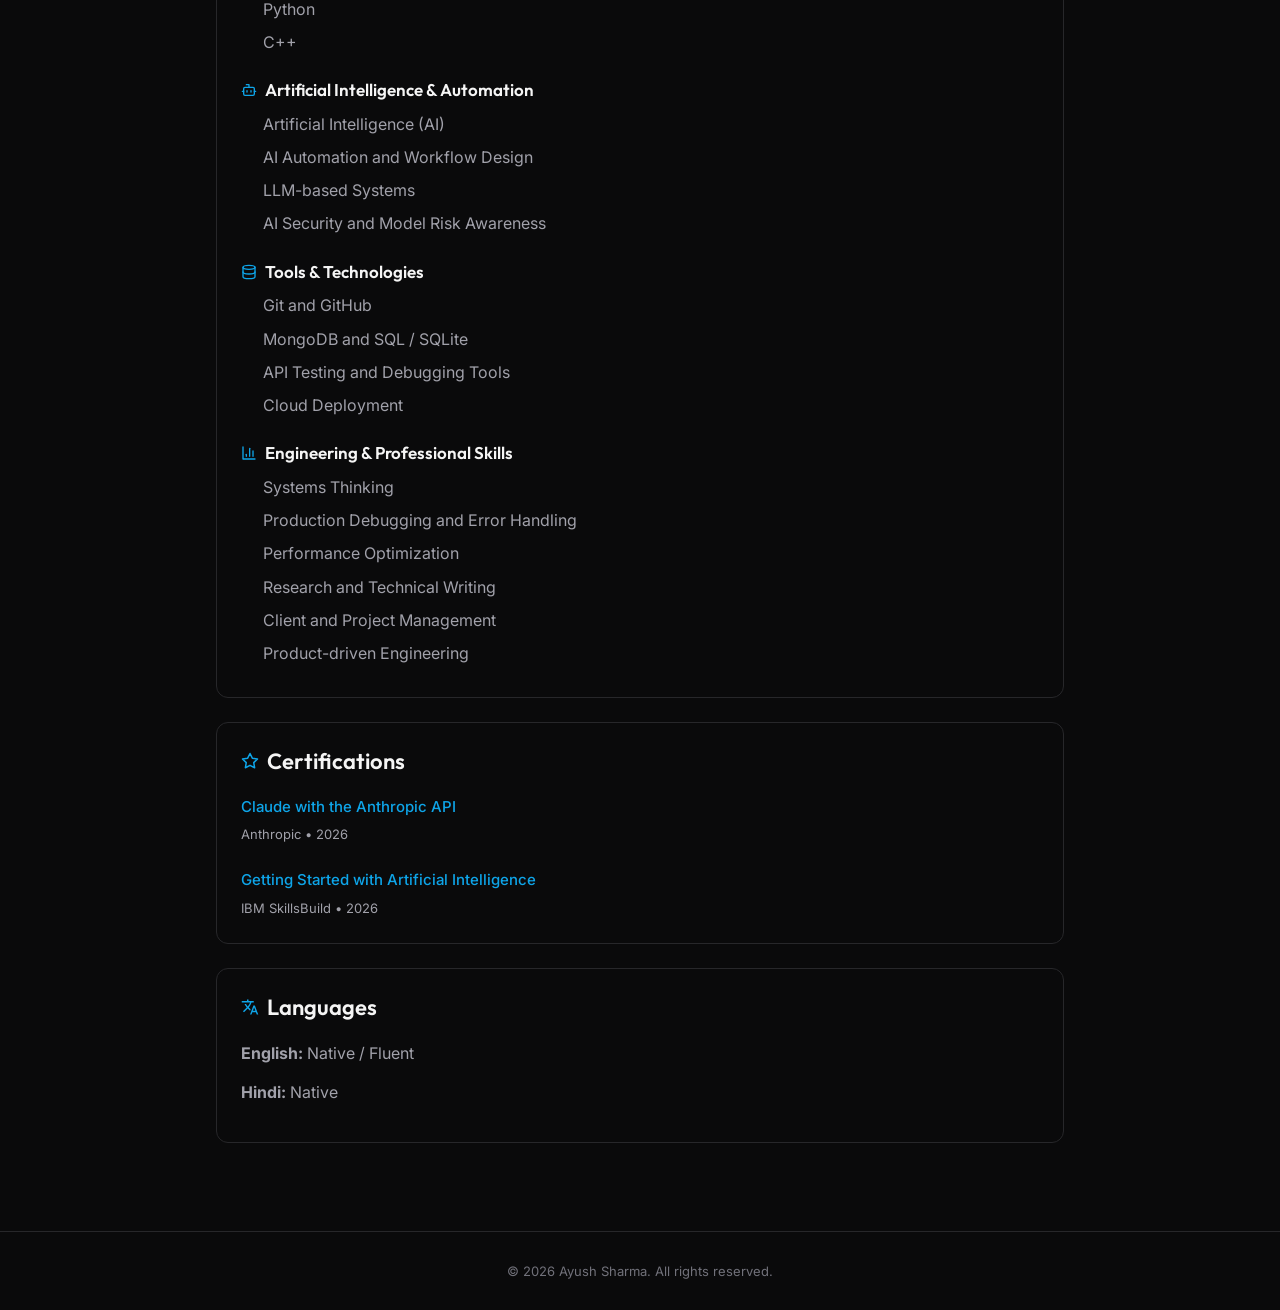
==== commit 2c874017: "Fix resume download path" ====
--- a/static/resume.html
+++ b/static/resume.html
@@ -409,7 +409,7 @@
     <section class="resume-heading">
       <h1>Resume</h1>
       <p>Software Engineer &amp; Founder</p>
-     <a class="resume-download" href="/static/AYUSH_RESUME.pdf" download="Ayush Sharma Resume.pdf"></a>
+     <a class="resume-download" href="/static/AYUSH_RESUME.pdf" download="Ayush Sharma Resume.pdf">
         Download
         <svg xmlns="http://www.w3.org/2000/svg" width="16" height="16" viewBox="0 0 24 24" fill="none" stroke="currentColor" stroke-width="2" stroke-linecap="round" stroke-linejoin="round">
           <path d="M14.5 2H6a2 2 0 0 0-2 2v16a2 2 0 0 0 2 2h12a2 2 0 0 0 2-2V7.5L14.5 2z"></path>
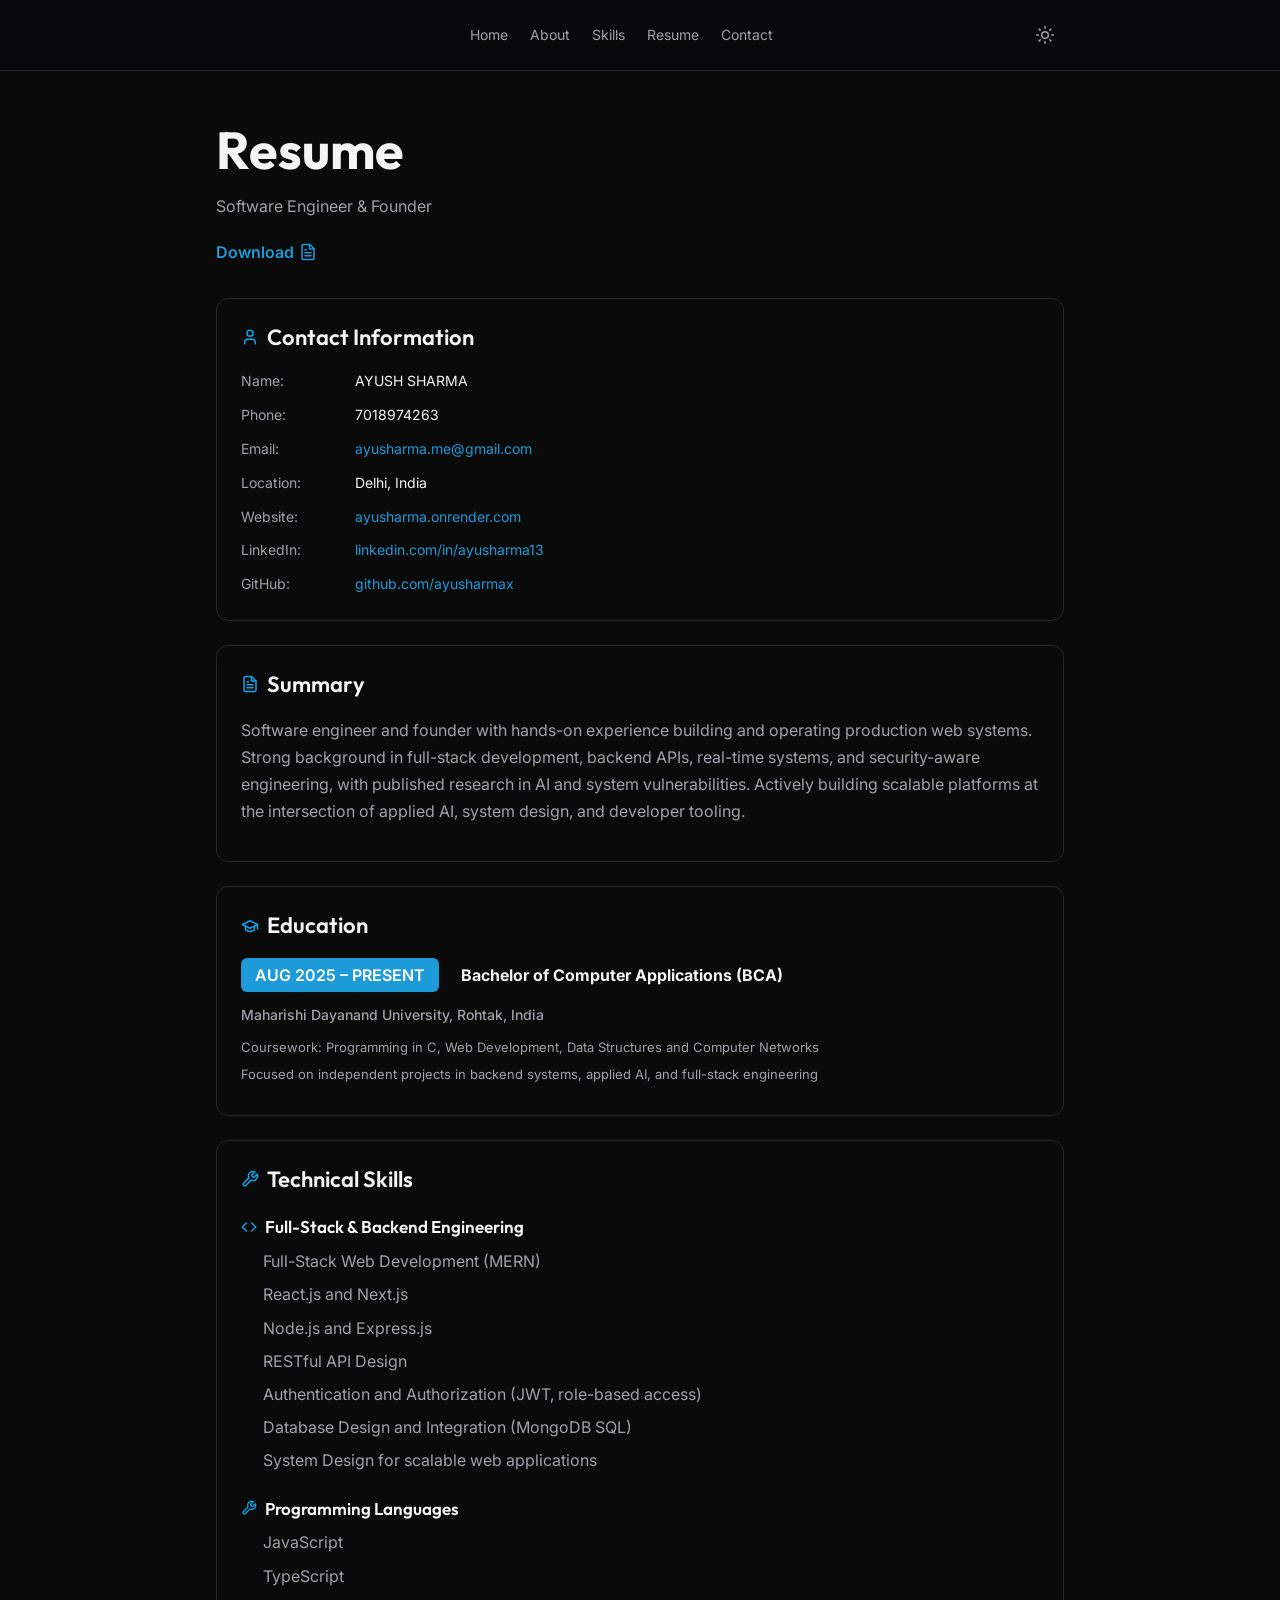
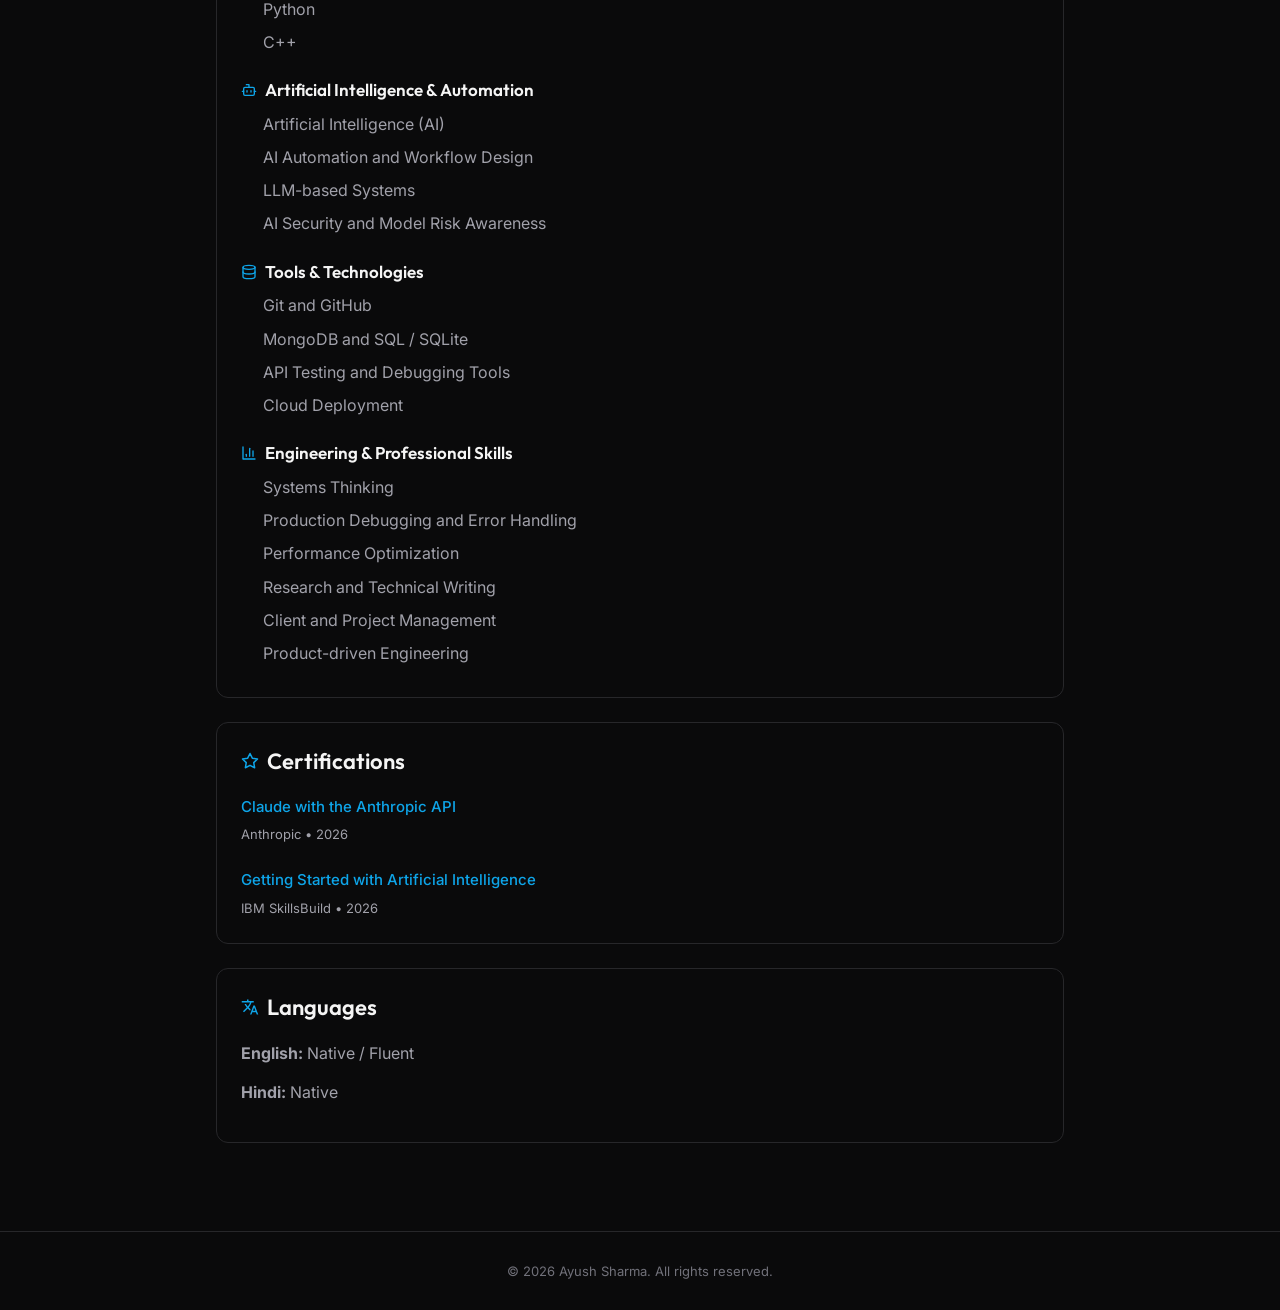
==== commit 8f2e1396: "Fix resume download path" ====
--- a/static/resume.html
+++ b/static/resume.html
@@ -444,7 +444,7 @@
         <strong>Delhi, India</strong>
 
         <span>Website:</span>
-        <strong><a href="https://ayushsharma.onrender.com">ayushsharma.onrender.com</a></strong>
+        <strong><a href="https://ayusharma.onrender.com">ayusharma.onrender.com</a></strong>
 
         <span>LinkedIn:</span>
         <strong><a href="https://linkedin.com/in/ayusharma13">linkedin.com/in/ayusharma13</a></strong>
